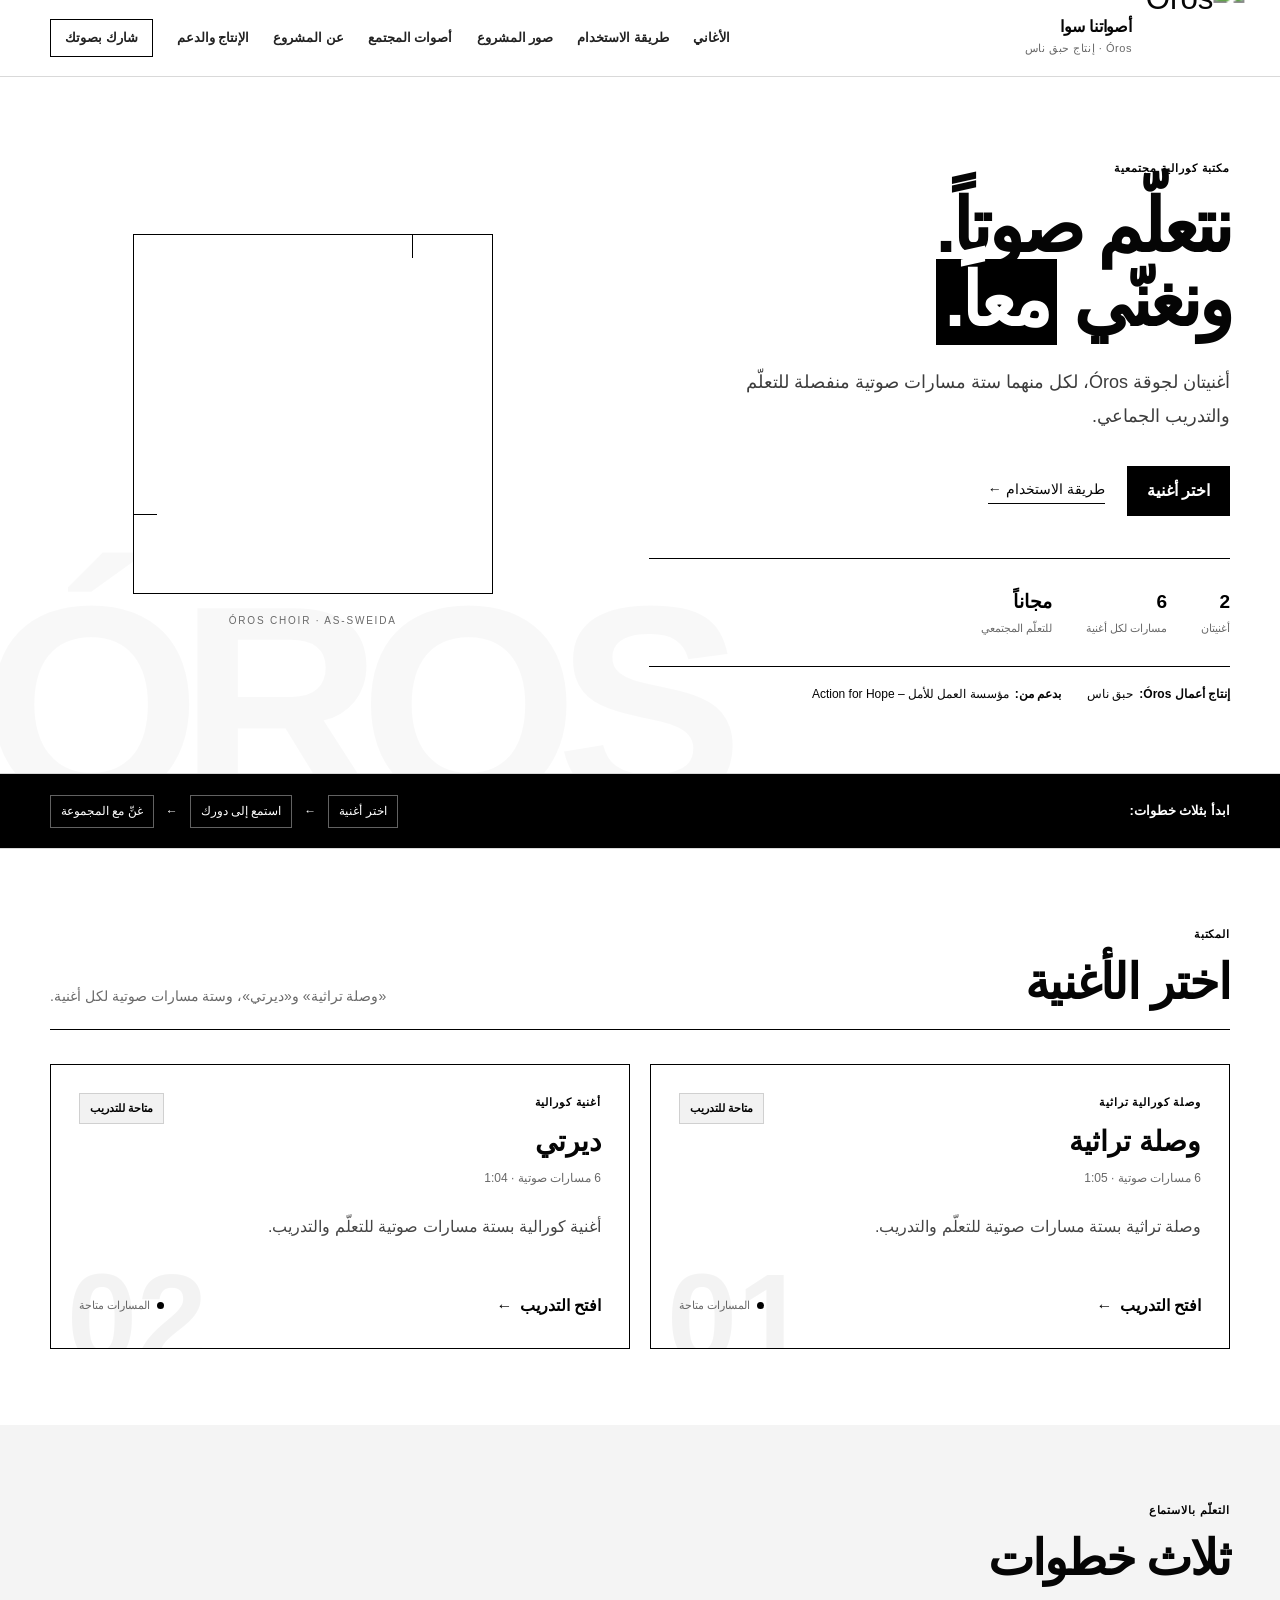
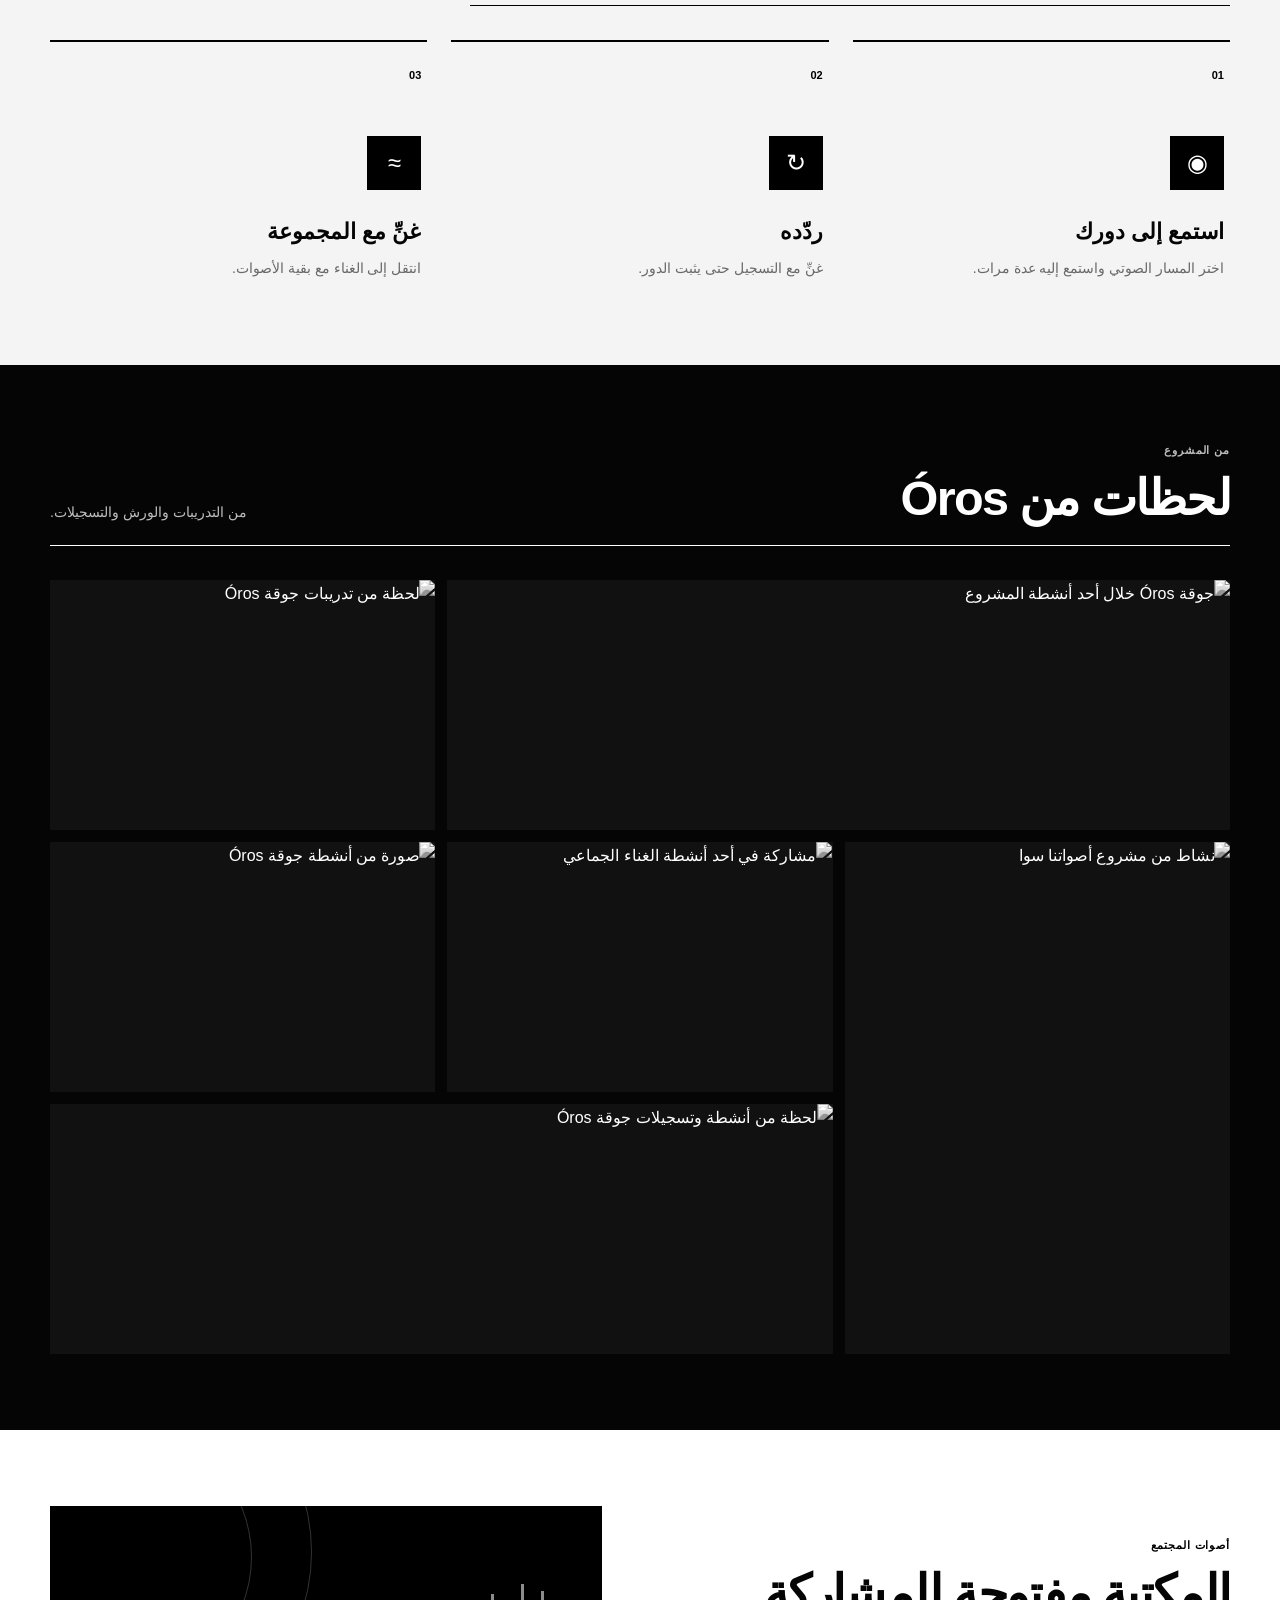
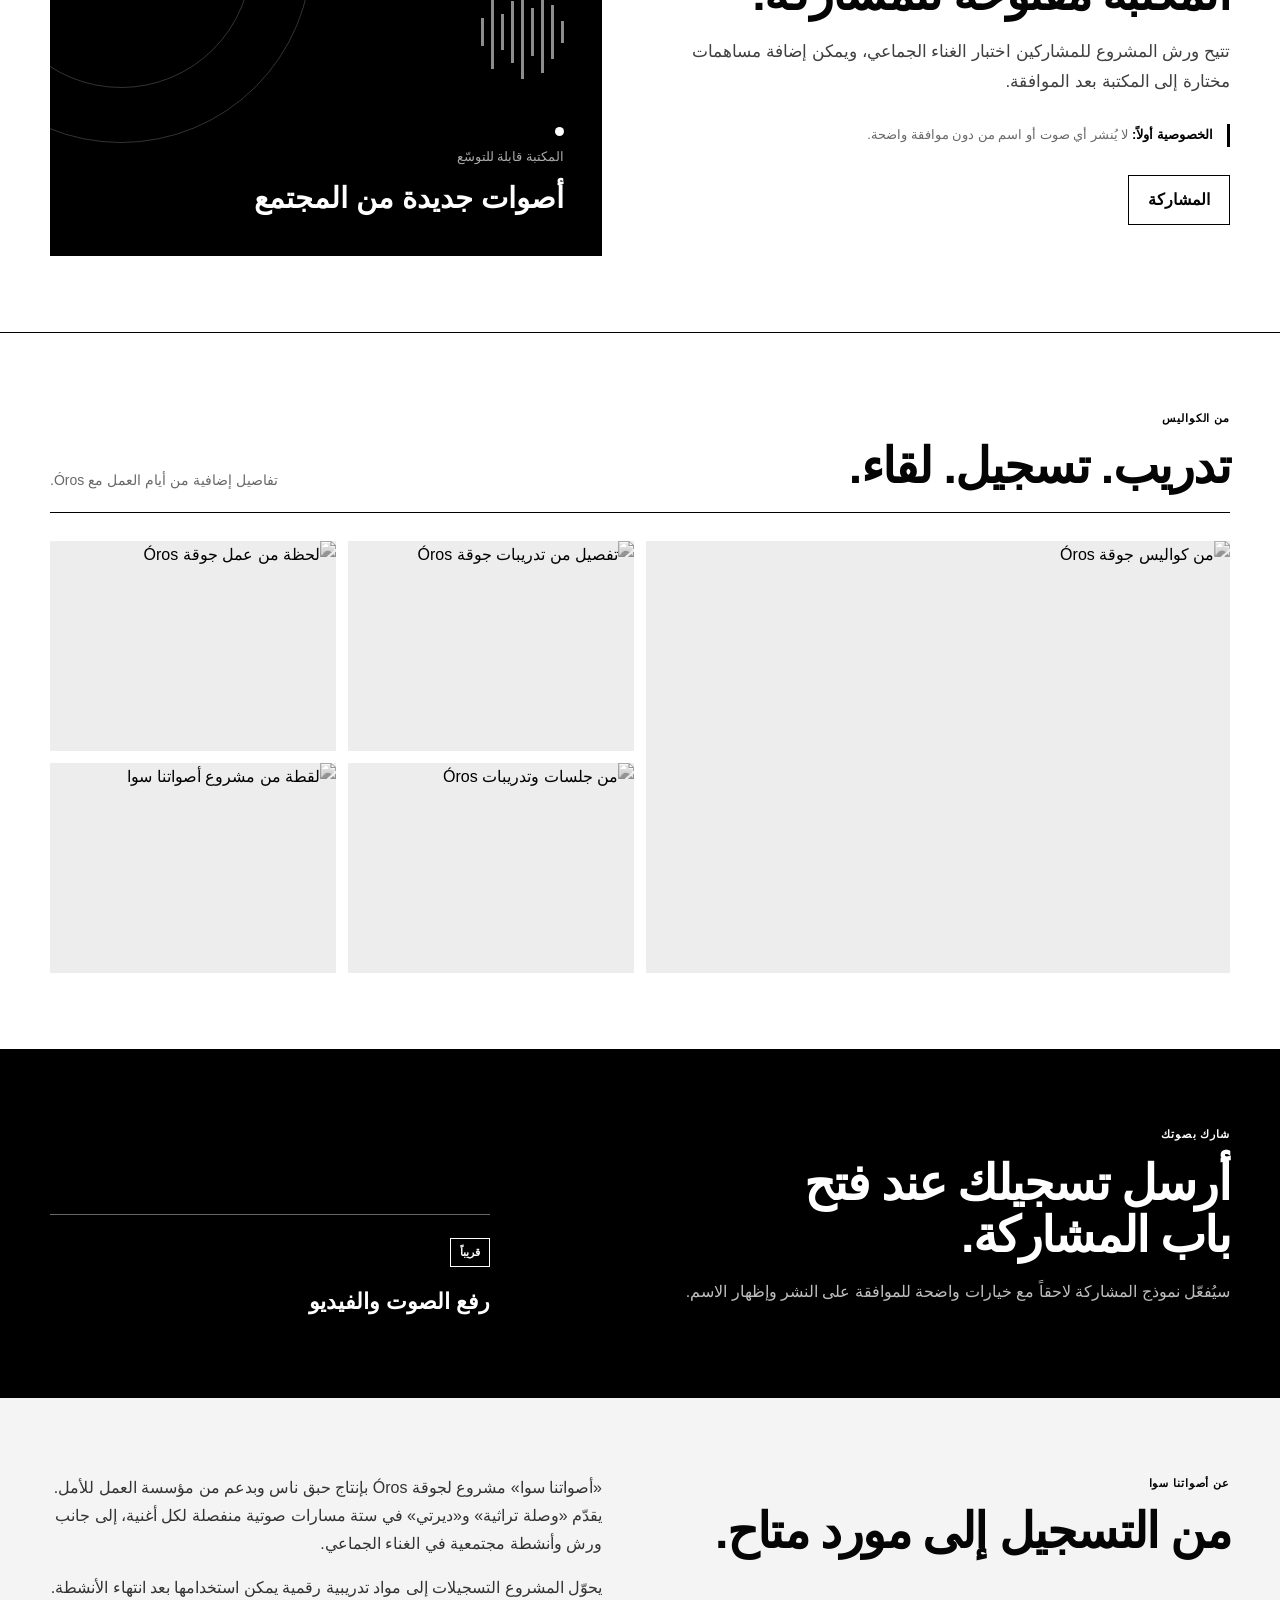
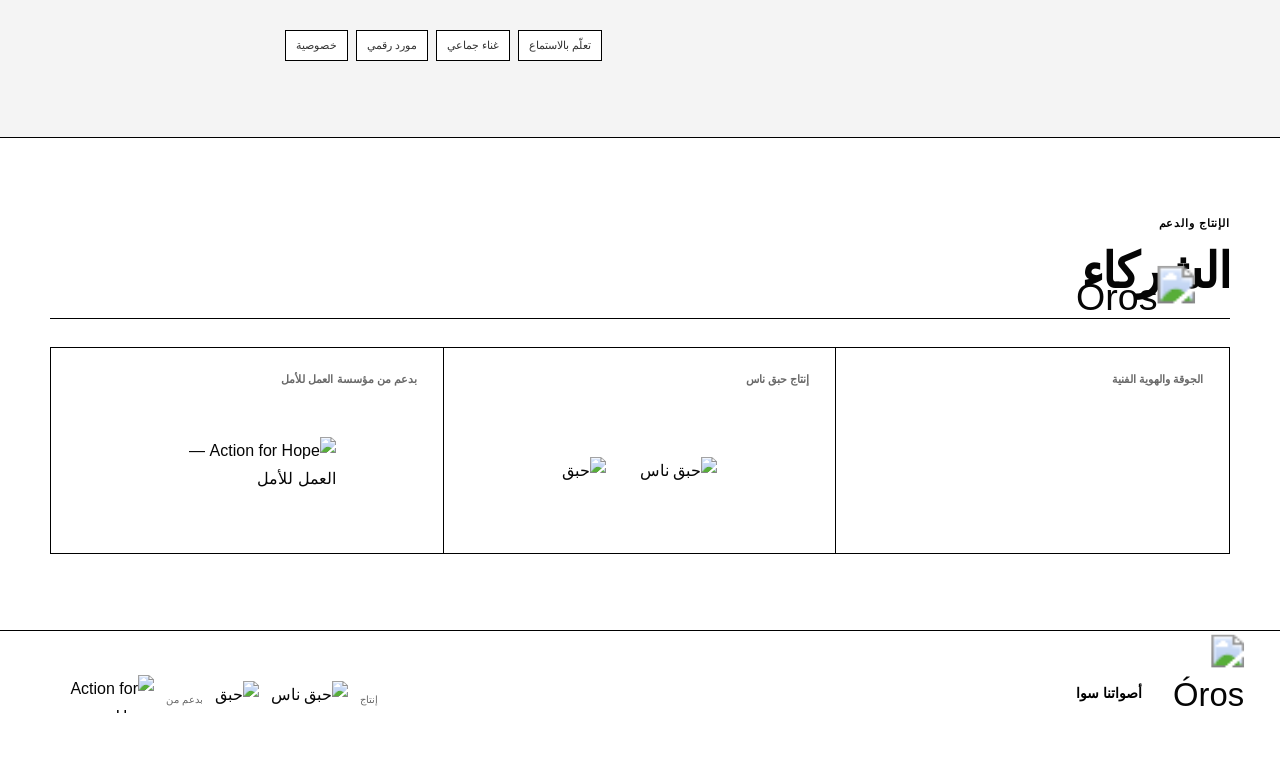
==== index.html @ 0f3a6fa3 "Switch training UI to per-voice segments and lyrics" ====
<!doctype html>
<html lang="ar" dir="rtl">
<head>
  <meta charset="utf-8" />
  <meta name="viewport" content="width=device-width, initial-scale=1" />
  <meta name="theme-color" content="#ffffff" />
  <meta name="description" content="أصواتنا سوا — مكتبة كورالية مجتمعية لجوقة Óros، بإنتاج حبق ناس وبدعم من مؤسسة العمل للأمل." />
  <title>أصواتنا سوا | Óros</title>
  <link rel="stylesheet" href="styles.css" />
  <link rel="stylesheet" href="enhancements.css" />
  <link rel="stylesheet" href="gallery-refresh.css?v=1" />
</head>
<body>
  <a class="skip-link" href="#main">تجاوز إلى المحتوى</a>

  <header class="site-header">
    <div class="wrap header-inner">
      <a class="brand" href="#top" aria-label="أصواتنا سوا — الصفحة الرئيسية">
        <img class="brand-logo" src="https://aswat.habaq.online/assets/images/logo/oros-logo" alt="Óros" />
        <span class="brand-copy">
          <strong>أصواتنا سوا</strong>
          <small>Óros · إنتاج حبق ناس</small>
        </span>
      </a>

      <button class="nav-toggle" id="navToggle" type="button" aria-expanded="false" aria-controls="mainNav" aria-label="فتح القائمة">
        <span></span><span></span>
      </button>

      <nav id="mainNav" aria-label="التنقل الرئيسي">
        <a href="#songs">الأغاني</a>
        <a href="#how">طريقة الاستخدام</a>
        <a href="#gallery">صور المشروع</a>
        <a href="#voices">أصوات المجتمع</a>
        <a href="#about">عن المشروع</a>
        <a href="#partners">الإنتاج والدعم</a>
        <a class="nav-cta" href="#contribute">شارك بصوتك</a>
      </nav>
    </div>
  </header>

  <main id="main">
    <section class="hero" id="top">
      <div class="wrap hero-grid">
        <div class="hero-copy-wrap">
          <p class="eyebrow">مكتبة كورالية مجتمعية</p>
          <h1>نتعلّم صوتاً.<br />ونغنّي <em>معاً.</em></h1>
          <p class="hero-copy">أغنيتان لجوقة Óros، لكل منهما ستة مسارات صوتية منفصلة للتعلّم والتدريب الجماعي.</p>
          <div class="hero-actions">
            <a class="button primary" href="#songs">اختر أغنية</a>
            <a class="text-link" href="#how">طريقة الاستخدام <span aria-hidden="true">←</span></a>
          </div>
          <ul class="hero-facts" aria-label="معلومات سريعة">
            <li><strong>2</strong><span>أغنيتان</span></li>
            <li><strong>6</strong><span>مسارات لكل أغنية</span></li>
            <li><strong>مجاناً</strong><span>للتعلّم المجتمعي</span></li>
          </ul>
          <div class="project-credit" aria-label="اعتمادات المشروع">
            <span><strong>إنتاج أعمال Óros:</strong> حبق ناس</span>
            <span><strong>بدعم من:</strong> مؤسسة العمل للأمل – Action for Hope</span>
          </div>
        </div>

        <div class="hero-visual hero-logo-panel" aria-label="شعار جوقة Óros">
          <div class="hero-logo-frame">
            <img src="https://aswat.habaq.online/assets/images/logo/oros-logo" alt="شعار جوقة Óros" />
          </div>
          <p class="hero-logo-caption">Óros Choir · As-Sweida</p>
        </div>
      </div>
    </section>

    <section class="quick-start" aria-label="طريقة استخدام الموقع">
      <div class="wrap quick-start-inner">
        <p><strong>ابدأ بثلاث خطوات:</strong></p>
        <div class="quick-path">
          <span>اختر أغنية</span><b>←</b><span>استمع إلى دورك</span><b>←</b><span>غنِّ مع المجموعة</span>
        </div>
      </div>
    </section>

    <section class="section" id="songs">
      <div class="wrap">
        <div class="section-head">
          <div>
            <p class="eyebrow">المكتبة</p>
            <h2>اختر الأغنية</h2>
          </div>
          <p>«وصلة تراثية» و«ديرتي»، وستة مسارات صوتية لكل أغنية.</p>
        </div>
        <div class="song-grid" id="songGrid" aria-live="polite"></div>
      </div>
    </section>

    <section class="section how-section" id="how">
      <div class="wrap">
        <div class="section-head narrow-head">
          <div>
            <p class="eyebrow">التعلّم بالاستماع</p>
            <h2>ثلاث خطوات</h2>
          </div>
        </div>
        <div class="steps">
          <article>
            <span class="step-number">01</span>
            <div class="step-icon" aria-hidden="true">◉</div>
            <h3>استمع إلى دورك</h3>
            <p>اختر المسار الصوتي واستمع إليه عدة مرات.</p>
          </article>
          <article>
            <span class="step-number">02</span>
            <div class="step-icon" aria-hidden="true">↻</div>
            <h3>ردّده</h3>
            <p>غنِّ مع التسجيل حتى يثبت الدور.</p>
          </article>
          <article>
            <span class="step-number">03</span>
            <div class="step-icon" aria-hidden="true">≈</div>
            <h3>غنِّ مع المجموعة</h3>
            <p>انتقل إلى الغناء مع بقية الأصوات.</p>
          </article>
        </div>
      </div>
    </section>

    <section class="section gallery-section" id="gallery">
      <div class="wrap">
        <div class="section-head">
          <div>
            <p class="eyebrow">من المشروع</p>
            <h2>لحظات من Óros</h2>
          </div>
          <p>من التدريبات والورش والتسجيلات.</p>
        </div>
        <div class="photo-grid">
          <figure class="photo-card photo-wide"><img loading="lazy" decoding="async" src="https://aswat.habaq.online/assets/images/photos/final%20photos%20choral1.jpg" alt="جوقة Óros خلال أحد أنشطة المشروع" /></figure>
          <figure class="photo-card"><img loading="lazy" decoding="async" src="https://aswat.habaq.online/assets/images/photos/final%20photos%20choral1-3.jpg" alt="لحظة من تدريبات جوقة Óros" /></figure>
          <figure class="photo-card photo-tall"><img loading="lazy" decoding="async" src="https://aswat.habaq.online/assets/images/photos/final%20photos%20choral1-10.jpg" alt="نشاط من مشروع أصواتنا سوا" /></figure>
          <figure class="photo-card photo-focus-top"><img loading="lazy" decoding="async" src="https://aswat.habaq.online/assets/images/photos/final%20photos%20choral1-12.jpg" alt="مشاركة في أحد أنشطة الغناء الجماعي" /></figure>
          <figure class="photo-card"><img loading="lazy" decoding="async" src="https://aswat.habaq.online/assets/images/photos/IMG-19.jpg" alt="صورة من أنشطة جوقة Óros" /></figure>
          <figure class="photo-card photo-wide"><img loading="lazy" decoding="async" src="https://aswat.habaq.online/assets/images/photos/IMG-26.jpg" alt="لحظة من أنشطة وتسجيلات جوقة Óros" /></figure>
        </div>
      </div>
    </section>

    <section class="section voices-section" id="voices">
      <div class="wrap two-col voices-grid">
        <div class="voices-copy">
          <p class="eyebrow">أصوات المجتمع</p>
          <h2>المكتبة مفتوحة للمشاركة.</h2>
          <p>تتيح ورش المشروع للمشاركين اختبار الغناء الجماعي، ويمكن إضافة مساهمات مختارة إلى المكتبة بعد الموافقة.</p>
          <p class="privacy-note"><strong>الخصوصية أولاً:</strong> لا يُنشر أي صوت أو اسم من دون موافقة واضحة.</p>
          <a class="button outline" href="#contribute">المشاركة</a>
        </div>

        <div class="community-preview" aria-label="أصوات المجتمع">
          <div class="community-card main-community-card">
            <span class="status-dot"></span>
            <small>المكتبة قابلة للتوسّع</small>
            <strong>أصوات جديدة من المجتمع</strong>
          </div>
          <div class="mini-wave" aria-hidden="true">
            <i></i><i></i><i></i><i></i><i></i><i></i><i></i><i></i><i></i>
          </div>
        </div>
      </div>
    </section>

    <section class="section choir-notes-section" aria-labelledby="choirNotesTitle">
      <div class="wrap">
        <div class="section-head">
          <div>
            <p class="eyebrow">من الكواليس</p>
            <h2 id="choirNotesTitle">تدريب. تسجيل. لقاء.</h2>
          </div>
          <p>تفاصيل إضافية من أيام العمل مع Óros.</p>
        </div>
        <div class="choir-notes-grid">
          <figure class="choir-note-card note-lead"><img loading="lazy" decoding="async" src="https://aswat.habaq.online/assets/images/photos/IMG-4.jpg" alt="من كواليس جوقة Óros" /></figure>
          <figure class="choir-note-card"><img loading="lazy" decoding="async" src="https://aswat.habaq.online/assets/images/photos/IMG-10.jpg" alt="تفصيل من تدريبات جوقة Óros" /></figure>
          <figure class="choir-note-card"><img loading="lazy" decoding="async" src="https://aswat.habaq.online/assets/images/photos/IMG-41.jpg" alt="لحظة من عمل جوقة Óros" /></figure>
          <figure class="choir-note-card"><img loading="lazy" decoding="async" src="https://aswat.habaq.online/assets/images/photos/IMG-0386.jpg" alt="من جلسات وتدريبات Óros" /></figure>
          <figure class="choir-note-card"><img loading="lazy" decoding="async" src="https://aswat.habaq.online/assets/images/photos/IMG-0411.jpg" alt="لقطة من مشروع أصواتنا سوا" /></figure>
        </div>
      </div>
    </section>

    <section class="section contribute-section" id="contribute">
      <div class="wrap contribution-panel">
        <div>
          <p class="eyebrow light-eyebrow">شارك بصوتك</p>
          <h2>أرسل تسجيلك عند فتح باب المشاركة.</h2>
          <p>سيُفعّل نموذج المشاركة لاحقاً مع خيارات واضحة للموافقة على النشر وإظهار الاسم.</p>
        </div>
        <div class="contribution-status">
          <span class="coming-pill">قريباً</span>
          <strong>رفع الصوت والفيديو</strong>
        </div>
      </div>
    </section>

    <section class="section about-section" id="about">
      <div class="wrap two-col about-grid">
        <div>
          <p class="eyebrow">عن أصواتنا سوا</p>
          <h2>من التسجيل إلى مورد متاح.</h2>
        </div>
        <div class="prose">
          <p>«أصواتنا سوا» مشروع لجوقة Óros بإنتاج حبق ناس وبدعم من مؤسسة العمل للأمل. يقدّم «وصلة تراثية» و«ديرتي» في ستة مسارات صوتية منفصلة لكل أغنية، إلى جانب ورش وأنشطة مجتمعية في الغناء الجماعي.</p>
          <p>يحوّل المشروع التسجيلات إلى مواد تدريبية رقمية يمكن استخدامها بعد انتهاء الأنشطة.</p>
          <div class="about-tags" aria-label="خصائص المشروع">
            <span>تعلّم بالاستماع</span><span>غناء جماعي</span><span>مورد رقمي</span><span>خصوصية</span>
          </div>
        </div>
      </div>
    </section>

    <section class="section partners-section" id="partners">
      <div class="wrap">
        <div class="section-head partners-head">
          <div>
            <p class="eyebrow">الإنتاج والدعم</p>
            <h2>الشركاء</h2>
          </div>
        </div>

        <div class="partners-grid">
          <article class="partner-item partner-oros">
            <span class="partner-role">الجوقة والهوية الفنية</span>
            <div class="partner-logo-wrap"><img class="partner-logo oros-partner-logo" src="https://aswat.habaq.online/assets/images/logo/oros-logo" alt="Óros" /></div>
          </article>

          <article class="partner-item producer-item">
            <span class="partner-role">إنتاج حبق ناس</span>
            <div class="producer-logos">
              <img class="partner-logo nas-partner-logo" src="https://aswat.habaq.online/assets/images/logo/nas-logo" alt="حبق ناس" />
              <img class="partner-logo habaq-partner-logo" src="https://aswat.habaq.online/assets/images/logo/habaq-logo" alt="حبق" />
            </div>
          </article>

          <article class="partner-item supporter">
            <span class="partner-role">بدعم من مؤسسة العمل للأمل</span>
            <div class="partner-logo-wrap"><img class="partner-logo afh-logo" src="https://aswat.habaq.online/assets/images/logo/afh-logo" alt="Action for Hope — العمل للأمل" /></div>
          </article>
        </div>
      </div>
    </section>
  </main>

  <dialog class="song-dialog" id="songDialog" aria-labelledby="dialogTitle">
    <button class="dialog-close" id="dialogClose" aria-label="إغلاق">×</button>
    <div id="songDetail"></div>
  </dialog>

  <footer>
    <div class="wrap footer-inner footer-expanded">
      <a class="footer-brand" href="#top">
        <img class="footer-oros-logo" src="https://aswat.habaq.online/assets/images/logo/oros-logo" alt="Óros" />
        <span>أصواتنا سوا</span>
      </a>
      <div class="footer-credit-logos" aria-label="الإنتاج والدعم">
        <span>إنتاج</span>
        <img class="footer-nas" src="https://aswat.habaq.online/assets/images/logo/nas-logo" alt="حبق ناس" />
        <img class="footer-habaq" src="https://aswat.habaq.online/assets/images/logo/habaq-logo" alt="حبق" />
        <span>بدعم من</span>
        <img class="footer-afh" src="https://aswat.habaq.online/assets/images/logo/afh-logo" alt="Action for Hope" />
      </div>
    </div>
  </footer>

  <script src="script.js"></script>
  <script src="choir-training-data.js?v=voice3"></script>
  <script src="choir-player-v2.js?v=voice3"></script>
</body>
</html>
---- styles.css ----
:root {
  --bg: #ffffff;
  --paper: #ffffff;
  --paper-2: #f4f4f4;
  --ink: #050505;
  --muted: #696969;
  --line: #d9d9d9;
  --line-strong: #111111;
  --dark: #050505;
  --white: #ffffff;
  --radius-lg: 24px;
  --radius-md: 16px;
  --shadow: 0 18px 60px rgba(0,0,0,.08);
}

* { box-sizing: border-box; }
html { scroll-behavior: smooth; scroll-padding-top: 92px; }
body {
  margin: 0;
  background: var(--bg);
  color: var(--ink);
  font-family: Tahoma, Arial, "Noto Sans Arabic", sans-serif;
  line-height: 1.75;
  -webkit-font-smoothing: antialiased;
}
body.nav-open { overflow: hidden; }
a { color: inherit; }
button, input, select { font: inherit; }
.wrap { width: min(1180px, calc(100% - 40px)); margin-inline: auto; }

.skip-link {
  position: fixed;
  inset-inline-start: 16px;
  top: -60px;
  background: #fff;
  color: #000;
  border: 1px solid #000;
  padding: 9px 14px;
  z-index: 1000;
}
.skip-link:focus { top: 14px; }

.site-header {
  position: sticky;
  top: 0;
  z-index: 50;
  border-bottom: 1px solid var(--line);
  background: rgba(255,255,255,.94);
  backdrop-filter: blur(14px);
}
.header-inner {
  min-height: 76px;
  display: flex;
  align-items: center;
  justify-content: space-between;
  gap: 28px;
}
.brand {
  display: inline-flex;
  align-items: center;
  gap: 13px;
  text-decoration: none;
  flex: 0 0 auto;
}
.brand-mark {
  width: 42px;
  height: 42px;
  border: 1px solid #000;
  display: flex;
  align-items: end;
  justify-content: center;
  gap: 3px;
  padding: 8px;
  background: #fff;
}
.brand-mark i {
  display: block;
  width: 2px;
  background: #000;
}
.brand-mark i:nth-child(1) { height: 13px; }
.brand-mark i:nth-child(2) { height: 25px; }
.brand-mark i:nth-child(3) { height: 18px; }
.brand-copy strong, .brand-copy small { display: block; }
.brand-copy strong { font-size: 16px; line-height: 1.2; letter-spacing: -.01em; }
.brand-copy small { color: var(--muted); font-size: 11px; margin-top: 3px; letter-spacing: .05em; }

nav { display: flex; align-items: center; gap: 24px; }
nav a {
  position: relative;
  text-decoration: none;
  font-size: 13px;
  color: #222;
}
nav a:not(.nav-cta)::after {
  content: "";
  position: absolute;
  inset-inline: 0;
  bottom: -7px;
  height: 1px;
  background: #000;
  transform: scaleX(0);
  transition: transform .18s ease;
}
nav a:hover::after, nav a:focus-visible::after { transform: scaleX(1); }
.nav-cta {
  border: 1px solid #000;
  padding: 7px 14px;
  transition: background .18s ease, color .18s ease;
}
.nav-cta:hover { background: #000; color: #fff; }
.nav-toggle { display: none; }

.hero {
  padding: 100px 0 82px;
  overflow: hidden;
  position: relative;
  border-bottom: 1px solid var(--line);
}
.hero::before {
  content: "ÓROS";
  position: absolute;
  inset-inline-start: -18px;
  bottom: -72px;
  font-size: clamp(120px, 22vw, 330px);
  line-height: 1;
  font-weight: 900;
  letter-spacing: -.08em;
  color: #000;
  opacity: .025;
  pointer-events: none;
  direction: ltr;
}
.hero-grid {
  display: grid;
  grid-template-columns: minmax(0, 1.05fr) minmax(340px, .95fr);
  align-items: center;
  gap: 74px;
  position: relative;
}
.hero-copy-wrap { max-width: 740px; }
.eyebrow {
  margin: 0 0 12px;
  color: #000;
  font-weight: 800;
  font-size: 11px;
  letter-spacing: .08em;
}
h1, h2, h3, p { text-wrap: pretty; }
h1 {
  margin: 0 0 28px;
  font-size: clamp(54px, 7.2vw, 96px);
  line-height: .99;
  letter-spacing: -.055em;
  font-weight: 900;
}
h1 em {
  color: #fff;
  background: #000;
  font-style: normal;
  padding: 0 .12em .04em;
  box-decoration-break: clone;
}
h2 {
  margin: 0;
  font-size: clamp(36px, 4.6vw, 62px);
  line-height: 1.08;
  letter-spacing: -.035em;
  font-weight: 900;
}
h3 { margin: 0; font-size: 22px; line-height: 1.3; }
.hero-copy {
  max-width: 680px;
  margin: 0;
  color: #3d3d3d;
  font-size: clamp(17px, 2vw, 20px);
  line-height: 1.9;
}
.hero-actions { display: flex; align-items: center; gap: 22px; flex-wrap: wrap; margin-top: 32px; }
.button {
  min-height: 48px;
  padding: 10px 19px;
  border-radius: 0;
  display: inline-flex;
  align-items: center;
  justify-content: center;
  border: 1px solid transparent;
  text-decoration: none;
  cursor: pointer;
  transition: transform .18s ease, background .18s ease, color .18s ease;
}
.button:hover { transform: translateY(-1px); }
.button.primary { background: #000; color: #fff; border-color: #000; }
.button.primary:hover { background: #fff; color: #000; }
.button.outline { border-color: #000; background: transparent; }
.button.outline:hover { background: #000; color: #fff; }
.text-link { font-size: 14px; text-decoration: none; border-bottom: 1px solid currentColor; padding-bottom: 2px; }
.hero-facts {
  list-style: none;
  display: grid;
  grid-template-columns: repeat(4, auto);
  justify-content: start;
  gap: 30px;
  margin: 42px 0 0;
  padding: 26px 0 0;
  border-top: 1px solid #000;
}
.hero-facts li { display: grid; gap: 1px; }
.hero-facts strong { color: #000; font-size: 19px; }
.hero-facts span { color: var(--muted); font-size: 11px; white-space: nowrap; }

.hero-visual {
  min-height: 480px;
  position: relative;
  display: grid;
  place-items: center;
}
.voice-core {
  width: 224px;
  height: 224px;
  border-radius: 50%;
  background: #000;
  color: #fff;
  display: grid;
  place-content: center;
  text-align: center;
  position: relative;
  z-index: 3;
}
.voice-core::after {
  content: "";
  position: absolute;
  width: 1px;
  height: 98px;
  background: #fff;
  top: 28px;
  inset-inline-start: 52px;
  opacity: .7;
}
.voice-core span { font-size: 11px; letter-spacing: .25em; opacity: .65; direction: ltr; }
.voice-core strong { font-size: 43px; line-height: 1.02; margin-top: 8px; }
.voice-orbit {
  position: absolute;
  border-radius: 50%;
  border: 1px solid #000;
}
.orbit-one { width: 304px; height: 304px; }
.orbit-two { width: 390px; height: 390px; border-style: dashed; opacity: .45; }
.orbit-three { width: 466px; height: 466px; opacity: .16; }
.voice-note {
  position: absolute;
  z-index: 4;
  background: #fff;
  border: 1px solid #000;
  padding: 7px 12px;
  font-size: 11px;
  box-shadow: none;
}
.note-one { top: 54px; inset-inline-start: 38px; }
.note-two { top: 134px; inset-inline-end: 2px; }
.note-three { bottom: 94px; inset-inline-start: 0; }
.note-four { bottom: 38px; inset-inline-end: 55px; }

.quick-start { border-bottom: 1px solid var(--line); background: #000; color: #fff; }
.quick-start-inner {
  min-height: 74px;
  display: flex;
  align-items: center;
  justify-content: space-between;
  gap: 26px;
}
.quick-start p { margin: 0; color: #bdbdbd; font-size: 13px; }
.quick-start p strong { color: #fff; }
.quick-path { display: flex; align-items: center; gap: 12px; font-size: 12px; }
.quick-path span { border: 1px solid #626262; padding: 5px 10px; background: transparent; }
.quick-path b { color: #fff; font-weight: 400; }

.section { padding: 98px 0; }
.section-head {
  display: flex;
  justify-content: space-between;
  align-items: end;
  gap: 36px;
  margin-bottom: 42px;
  padding-bottom: 20px;
  border-bottom: 1px solid #000;
}
.section-head > p { max-width: 520px; margin: 0; color: var(--muted); font-size: 14px; }
.narrow-head { max-width: 760px; }

.song-grid { display: grid; grid-template-columns: repeat(2, minmax(0, 1fr)); gap: 20px; }
.song-card {
  min-height: 330px;
  background: #fff;
  border: 1px solid #000;
  border-radius: 0;
  padding: 28px;
  display: flex;
  flex-direction: column;
  position: relative;
  overflow: hidden;
  transition: background .18s ease, color .18s ease, transform .18s ease;
}
.song-card::after {
  content: attr(data-index);
  position: absolute;
  inset-inline-end: 16px;
  bottom: -34px;
  font-size: 126px;
  line-height: 1;
  font-weight: 900;
  color: currentColor;
  opacity: .045;
  pointer-events: none;
}
.song-card:hover { background: #000; color: #fff; transform: translateY(-2px); }
.song-card:hover .eyebrow,
.song-card:hover .song-meta,
.song-card:hover .song-description,
.song-card:hover .song-readiness { color: #cfcfcf; }
.song-card:hover .tag { background: #fff; color: #000; border-color: #fff; }
.song-card:hover .song-open { color: #fff; }
.song-card:hover .song-readiness i { background: #fff; }
.song-card-top { display: flex; justify-content: space-between; gap: 20px; align-items: flex-start; }
.song-card h3 { font-size: 28px; margin-top: 2px; }
.song-meta { color: var(--muted); font-size: 12px; margin: 7px 0 0; }
.song-description { color: #454545; margin: 24px 0; max-width: 90%; }
.song-card-footer { margin-top: auto; display: flex; justify-content: space-between; align-items: center; gap: 14px; }
.tag { background: #f2f2f2; color: #000; border: 1px solid #d0d0d0; padding: 5px 10px; font-size: 11px; white-space: nowrap; }
.song-open {
  border: 0;
  background: transparent;
  color: #000;
  padding: 0;
  cursor: pointer;
  font-weight: 800;
  display: inline-flex;
  align-items: center;
  gap: 7px;
}
.song-open::after { content: "←"; transition: transform .18s ease; }
.song-open:hover::after { transform: translateX(-3px); }
.song-readiness { display: flex; align-items: center; gap: 7px; color: var(--muted); font-size: 11px; }
.song-readiness i { width: 7px; height: 7px; border-radius: 50%; background: #000; display: block; }

.how-section { background: #f4f4f4; }
.steps { display: grid; grid-template-columns: repeat(3, 1fr); gap: 24px; }
.steps article {
  min-height: 300px;
  border-top: 2px solid #000;
  padding: 18px 6px 8px 0;
  position: relative;
}
.step-number { color: #000; font-size: 11px; font-weight: 800; }
.step-icon {
  width: 54px;
  height: 54px;
  border-radius: 0;
  background: #000;
  color: #fff;
  display: grid;
  place-items: center;
  margin: 48px 0 28px;
  font-size: 24px;
}
.steps h3 { margin-bottom: 10px; }
.steps p { margin: 0; max-width: 300px; color: var(--muted); font-size: 14px; }

.voices-section { background: #fff; }
.two-col { display: grid; grid-template-columns: 1fr 1fr; gap: 76px; align-items: center; }
.voices-copy > p:not(.eyebrow):not(.privacy-note) { color: #404040; font-size: 17px; max-width: 600px; }
.privacy-note {
  border-inline-start: 3px solid #000;
  padding-inline-start: 14px;
  color: var(--muted);
  font-size: 13px;
  margin: 28px 0;
}
.privacy-note strong { color: #000; }
.community-preview {
  min-height: 420px;
  background: #000;
  color: #fff;
  padding: 38px;
  position: relative;
  overflow: hidden;
  display: flex;
  flex-direction: column;
  justify-content: flex-end;
}
.community-preview::before,
.community-preview::after {
  content: "";
  border: 1px solid rgba(255,255,255,.2);
  border-radius: 50%;
  position: absolute;
}
.community-preview::before { width: 260px; height: 260px; top: -80px; inset-inline-end: -60px; }
.community-preview::after { width: 380px; height: 380px; top: -145px; inset-inline-end: -120px; }
.community-card { position: relative; z-index: 2; max-width: 500px; }
.community-card small { display: block; color: #aaa; margin-bottom: 12px; }
.community-card strong { display: block; font-size: 29px; line-height: 1.3; }
.community-card p { color: #bdbdbd; font-size: 14px; margin-bottom: 0; }
.status-dot { width: 9px; height: 9px; background: #fff; border-radius: 50%; display: inline-block; margin-inline-end: 5px; }
.mini-wave {
  position: absolute;
  top: 76px;
  inset-inline-start: 38px;
  display: flex;
  gap: 7px;
  align-items: center;
  height: 100px;
  opacity: .55;
}
.mini-wave i { width: 3px; background: #fff; display: block; }
.mini-wave i:nth-child(1) { height: 22%; }
.mini-wave i:nth-child(2) { height: 54%; }
.mini-wave i:nth-child(3) { height: 82%; }
.mini-wave i:nth-child(4) { height: 48%; }
.mini-wave i:nth-child(5) { height: 95%; }
.mini-wave i:nth-child(6) { height: 62%; }
.mini-wave i:nth-child(7) { height: 36%; }
.mini-wave i:nth-child(8) { height: 75%; }
.mini-wave i:nth-child(9) { height: 28%; }

.contribute-section { background: #000; color: #fff; }
.contribution-panel {
  display: grid;
  grid-template-columns: 1.2fr .8fr;
  gap: 80px;
  align-items: end;
}
.contribution-panel h2 { max-width: 720px; }
.contribution-panel > div:first-child > p:not(.eyebrow) { color: #bdbdbd; max-width: 650px; font-size: 16px; }
.light-eyebrow { color: #fff; }
.contribution-status {
  border-top: 1px solid #666;
  padding-top: 22px;
}
.coming-pill { display: inline-block; border: 1px solid #fff; padding: 4px 9px; font-size: 11px; margin-bottom: 16px; }
.contribution-status strong { display: block; font-size: 22px; }
.contribution-status p { color: #aaa; font-size: 13px; }

.about-section { background: #f4f4f4; }
.about-grid { align-items: start; }
.prose { color: #333; font-size: 16px; }
.prose p:first-child { margin-top: 0; }
.about-tags { display: flex; flex-wrap: wrap; gap: 8px; margin-top: 28px; }
.about-tags span { border: 1px solid #000; padding: 5px 10px; font-size: 11px; background: #fff; }

.song-dialog {
  width: min(780px, calc(100% - 32px));
  max-height: min(86vh, 860px);
  border: 1px solid #000;
  border-radius: 0;
  padding: 36px;
  background: #fff;
  color: #000;
  box-shadow: 0 30px 100px rgba(0,0,0,.3);
}
.song-dialog::backdrop { background: rgba(0,0,0,.72); backdrop-filter: blur(3px); }
.dialog-close {
  position: absolute;
  inset-inline-end: 17px;
  top: 13px;
  border: 0;
  background: transparent;
  font-size: 30px;
  cursor: pointer;
  color: #000;
}
.dialog-intro { color: #444; max-width: 620px; }
.training-block { margin-top: 28px; border-top: 1px solid #000; padding-top: 22px; }
.training-block h3 { margin-bottom: 5px; }
.training-help { color: var(--muted); font-size: 13px; margin-top: 0; }
.track-list { display: grid; gap: 8px; margin-top: 18px; }
.track {
  min-height: 66px;
  display: flex;
  justify-content: space-between;
  align-items: center;
  gap: 18px;
  border-bottom: 1px solid var(--line);
  padding: 10px 0;
}
.track-copy { display: grid; gap: 2px; }
.track-copy strong { font-size: 14px; }
.track-copy small { color: var(--muted); font-size: 11px; }
.track-status { border: 1px solid #bbb; padding: 4px 8px; font-size: 10px; white-space: nowrap; }
.dialog-note { background: #f3f3f3; border-inline-start: 3px solid #000; margin-top: 24px; padding: 13px 15px; color: #555; font-size: 12px; }

footer { border-top: 1px solid #000; padding: 34px 0; background: #fff; }
.footer-inner { display: flex; justify-content: space-between; align-items: center; gap: 24px; }
.footer-brand { text-decoration: none; display: grid; gap: 2px; }
.footer-brand strong { font-size: 16px; }
.footer-brand span, .footer-inner > p { color: var(--muted); font-size: 11px; margin: 0; }

@media (max-width: 900px) {
  .hero-grid { grid-template-columns: 1fr; gap: 48px; }
  .hero-visual { min-height: 400px; }
  .two-col { grid-template-columns: 1fr; gap: 46px; }
  .contribution-panel { grid-template-columns: 1fr; gap: 40px; }
}

@media (max-width: 760px) {
  .wrap { width: min(100% - 28px, 1180px); }
  .site-header { background: rgba(255,255,255,.98); }
  .header-inner { min-height: 68px; }
  .brand-mark { width: 36px; height: 36px; padding: 7px; }
  .brand-copy small { display: none; }
  .nav-toggle {
    display: grid;
    place-content: center;
    gap: 6px;
    width: 42px;
    height: 42px;
    border: 1px solid #000;
    background: #fff;
    padding: 0;
  }
  .nav-toggle span { display: block; width: 18px; height: 1px; background: #000; }
  nav {
    display: none;
    position: fixed;
    inset: 68px 0 auto 0;
    min-height: calc(100vh - 68px);
    background: #fff;
    padding: 32px 22px;
    flex-direction: column;
    align-items: stretch;
    gap: 0;
    border-top: 1px solid var(--line);
  }
  nav.open { display: flex; }
  nav a { font-size: 22px; font-weight: 800; padding: 16px 0; border-bottom: 1px solid var(--line); }
  nav a::after { display: none; }
  .nav-cta { border: 0; border-bottom: 1px solid #000; padding-inline: 0; }

  .hero { padding: 64px 0 54px; }
  h1 { font-size: clamp(49px, 16vw, 72px); }
  h2 { font-size: 38px; }
  .hero-copy { font-size: 16px; }
  .hero-facts { grid-template-columns: repeat(2, 1fr); gap: 18px 30px; }
  .hero-visual { min-height: 330px; transform: scale(.82); margin: -18px 0; }
  .quick-start-inner { align-items: flex-start; flex-direction: column; padding: 20px 0; gap: 14px; }
  .quick-path { flex-wrap: wrap; }
  .section { padding: 72px 0; }
  .section-head { align-items: flex-start; flex-direction: column; gap: 18px; }
  .song-grid, .steps { grid-template-columns: 1fr; }
  .song-card { min-height: 300px; }
  .song-card:hover { transform: none; }
  .steps article { min-height: auto; padding-bottom: 34px; }
  .step-icon { margin: 34px 0 22px; }
  .community-preview { min-height: 360px; padding: 28px; }
  .song-dialog { padding: 30px 20px 24px; }
  .track { align-items: flex-start; flex-direction: column; gap: 8px; }
  .footer-inner { align-items: flex-start; flex-direction: column; }
}

@media (prefers-reduced-motion: reduce) {
  html { scroll-behavior: auto; }
  *, *::before, *::after { transition-duration: .01ms !important; animation-duration: .01ms !important; }
}
---- enhancements.css ----
@font-face {
  font-family: "Lifta";
  src: url("https://aswat.habaq.online/assets/fonts/Lifta-Black.otf") format("opentype");
  font-style: normal;
  font-weight: 900;
  font-display: swap;
}

/* Lifta is a Black display face, so it is used for headings and key UI while body copy stays readable. */
h1,
h2,
h3,
.brand-copy strong,
nav a,
.button,
.eyebrow,
.song-open,
.tag,
.step-number,
.partner-role,
.footer-brand > span,
.coming-pill,
.track-copy strong,
.contribution-status strong {
  font-family: "Lifta", Tahoma, Arial, "Noto Sans Arabic", sans-serif;
  font-weight: 900;
}

.training-audio {
  width: min(360px, 100%);
  height: 40px;
  direction: ltr;
  accent-color: #000;
}

.track-ready {
  align-items: center;
  gap: 22px;
}

.track-ready .track-copy { min-width: 150px; }

/* Tighter editorial rhythm */
.hero { padding: 82px 0 68px; }
.section { padding: 76px 0; }
.section-head { margin-bottom: 34px; }
.hero h1 { font-size: clamp(50px, 5.8vw, 82px); }
.section h2 { font-size: clamp(34px, 3.8vw, 54px); }
.hero-copy { max-width: 610px; font-size: clamp(16px, 1.7vw, 18px); }
.hero-facts { grid-template-columns: repeat(3, auto); gap: 34px; }
.song-card { min-height: 285px; }
.steps article { min-height: 235px; }
.community-preview { min-height: 350px; }
.partners-head { margin-bottom: 28px; }

/* Real Óros branding */
.brand { gap: 22px; }
.brand-logo {
  width: 54px;
  height: 68px;
  object-fit: contain;
  flex: 0 0 auto;
  transform: scale(1.95);
  transform-origin: center;
  margin-inline: 11px;
}

.hero-logo-panel {
  min-height: 430px;
  display: flex;
  flex-direction: column;
  align-items: center;
  justify-content: center;
  gap: 18px;
}

.hero-logo-frame {
  width: min(360px, 86%);
  aspect-ratio: 1 / 1;
  display: grid;
  place-items: center;
  border: 1px solid #000;
  background: #fff;
  padding: clamp(22px, 4vw, 46px);
  position: relative;
  overflow: hidden;
}

.hero-logo-frame::before,
.hero-logo-frame::after {
  content: "";
  position: absolute;
  background: #000;
  z-index: 2;
}

.hero-logo-frame::before {
  width: 1px;
  height: 46px;
  top: -23px;
  inset-inline-start: 22%;
}

.hero-logo-frame::after {
  height: 1px;
  width: 46px;
  inset-inline-end: -23px;
  bottom: 22%;
}

.hero-logo-frame img {
  width: 100%;
  height: 100%;
  object-fit: contain;
  transform: scale(2.25);
  transform-origin: center;
}

.hero-logo-caption {
  margin: 0;
  font-size: 10px;
  letter-spacing: .18em;
  text-transform: uppercase;
  direction: ltr;
  color: var(--muted);
}

.project-credit {
  margin-top: 28px;
  padding-top: 17px;
  border-top: 1px solid #000;
  display: flex;
  flex-wrap: wrap;
  gap: 8px 26px;
  font-size: 12px;
}
.project-credit span { display: inline-flex; gap: 6px; align-items: baseline; }
.project-credit strong { font-weight: 900; }

/* Photo documentation */
.gallery-section { background: #050505; color: #fff; }
.gallery-section .eyebrow,
.gallery-section .section-head > p { color: #bdbdbd; }
.gallery-section .section-head { border-bottom-color: #fff; }

.photo-grid {
  display: grid;
  grid-template-columns: repeat(3, minmax(0, 1fr));
  grid-auto-rows: 250px;
  gap: 12px;
}
.photo-card { margin: 0; overflow: hidden; background: #111; min-width: 0; }
.photo-card.photo-wide { grid-column: span 2; }
.photo-card.photo-tall { grid-row: span 2; }
.photo-card img {
  width: 100%;
  height: 100%;
  display: block;
  object-fit: cover;
  filter: grayscale(1) contrast(1.05);
  transform: scale(1.001);
  transition: filter .35s ease, transform .5s ease;
}
.photo-card:hover img { filter: grayscale(0) contrast(1); transform: scale(1.025); }

/* Production and support */
.partners-section { background: #fff; border-top: 1px solid #000; }
.partners-grid {
  display: grid;
  grid-template-columns: repeat(3, minmax(0, 1fr));
  border: 1px solid #000;
}
.partner-item {
  min-height: 205px;
  padding: 22px 26px 18px;
  display: flex;
  flex-direction: column;
  justify-content: space-between;
  gap: 14px;
  min-width: 0;
}
.partner-item + .partner-item { border-inline-start: 1px solid #000; }
.partner-role { color: var(--muted); font-size: 11px; }

/* Every partner mark sits in the same-height zone and shares one visual baseline. */
.partner-logo-wrap,
.producer-logos {
  height: 118px;
  display: flex;
  align-items: flex-end;
  justify-content: center;
  gap: 34px;
  flex-wrap: nowrap;
  overflow: visible;
  padding-bottom: 6px;
}

.partner-logo {
  display: block;
  width: 150px;
  height: 88px;
  object-fit: contain;
  object-position: center bottom;
  flex: 0 0 auto;
}

/* Optical normalization for the three distinct logo shapes. */
.oros-partner-logo {
  width: 138px;
  height: 112px;
  transform: scale(2.35);
  transform-origin: center bottom;
}

/* The refreshed Nas asset now matches Habaq's source height, so both use one CSS height with no scaling. */
.nas-partner-logo,
.habaq-partner-logo {
  width: auto;
  height: 72px;
  transform: none;
  transform-origin: center bottom;
}

.afh-logo {
  width: 178px;
  height: 92px;
  transform-origin: center bottom;
}

/* Footer credits */
.footer-expanded { align-items: center; gap: 36px; }
.footer-brand { display: flex; align-items: center; gap: 22px; overflow: visible; }
.footer-oros-logo {
  width: 46px;
  height: 58px;
  object-fit: contain;
  transform: scale(2.05);
  transform-origin: center;
  margin-inline: 10px;
}
.footer-brand > span { color: #000; font-size: 14px; font-weight: 800; }
.footer-credit-logos {
  display: flex;
  align-items: flex-end;
  justify-content: flex-end;
  gap: 12px;
  flex-wrap: wrap;
}
.footer-credit-logos > span { color: var(--muted); font-size: 10px; padding-bottom: 4px; }
.footer-credit-logos img {
  width: auto;
  height: 32px;
  object-fit: contain;
  object-position: center bottom;
}
.footer-credit-logos .footer-nas,
.footer-credit-logos .footer-habaq {
  width: auto;
  height: 32px;
  transform: none;
}
.footer-credit-logos .footer-afh { width: 104px; height: 38px; }

/* Avoid header crowding before mobile layout */
@media (max-width: 1120px) {
  nav { gap: 14px; }
  nav a { font-size: 12px; }
  .header-inner { gap: 18px; }
}

@media (max-width: 900px) {
  .wrap { width: min(100% - 32px, 1180px); }
  .site-header { background: rgba(255,255,255,.98); }
  .header-inner { min-height: 70px; }
  .brand-logo { width: 42px; height: 54px; transform: scale(1.85); margin-inline: 8px; }
  .brand-copy small { display: none; }

  .nav-toggle {
    display: grid;
    place-content: center;
    gap: 6px;
    width: 42px;
    height: 42px;
    border: 1px solid #000;
    background: #fff;
    padding: 0;
    flex: 0 0 auto;
  }
  .nav-toggle span { display: block; width: 18px; height: 1px; background: #000; }
  nav {
    display: none;
    position: fixed;
    inset: 70px 0 0 0;
    overflow-y: auto;
    background: #fff;
    padding: 26px 22px 40px;
    flex-direction: column;
    align-items: stretch;
    gap: 0;
    border-top: 1px solid var(--line);
  }
  nav.open { display: flex; }
  nav a {
    font-size: clamp(18px, 4vw, 24px);
    font-weight: 900;
    padding: 14px 0;
    border-bottom: 1px solid var(--line);
  }
  nav a::after { display: none; }
  .nav-cta { border: 0; border-bottom: 1px solid #000; padding-inline: 0; }

  .hero-grid, .two-col, .contribution-panel { grid-template-columns: 1fr; }
  .hero-grid { gap: 44px; }
  .hero-logo-panel { min-height: auto; padding: 8px 0 12px; }
  .hero-logo-frame { width: min(330px, 74vw); }
  .hero-logo-frame img { transform: scale(2.15); }

  .photo-grid { grid-template-columns: repeat(2, minmax(0, 1fr)); grid-auto-rows: 220px; }

  .partners-grid { grid-template-columns: 1fr; }
  .partner-item + .partner-item { border-inline-start: 0; border-top: 1px solid #000; }
  .partner-item { min-height: 175px; }
  .partner-logo-wrap, .producer-logos { height: 102px; }
  .oros-partner-logo { transform: scale(2.15); transform-origin: center bottom; }

  .footer-expanded { align-items: flex-start; flex-direction: column; }
  .footer-credit-logos { justify-content: flex-start; }
}

@media (max-width: 640px) {
  .wrap { width: min(100% - 26px, 1180px); }
  .hero { padding: 54px 0 48px; }
  .section { padding: 60px 0; }
  .hero h1 { font-size: clamp(46px, 14vw, 66px); }
  .section h2 { font-size: clamp(34px, 10vw, 46px); }
  .hero-facts { grid-template-columns: repeat(3, minmax(0, 1fr)); gap: 14px; }
  .hero-facts span { white-space: normal; }
  .project-credit { display: grid; gap: 7px; }
  .project-credit span { display: block; }

  .photo-grid { grid-template-columns: 1fr; grid-auto-rows: auto; gap: 9px; }
  .photo-card,
  .photo-card.photo-wide,
  .photo-card.photo-tall {
    grid-column: auto;
    grid-row: auto;
    aspect-ratio: 4 / 3;
  }

  .track-ready { align-items: stretch; flex-direction: column; }
  .track-ready .track-copy { min-width: 0; }
  .training-audio { width: 100%; }

  .partner-item { padding: 18px 20px 14px; }
  .partner-logo-wrap, .producer-logos { height: 96px; }
  .producer-logos { gap: 24px; }
  .oros-partner-logo { transform: scale(2); }
  .nas-partner-logo,
  .habaq-partner-logo {
    width: auto;
    height: 68px;
    transform: none;
  }
  .afh-logo { width: 160px; }

  .footer-oros-logo { width: 40px; height: 50px; transform: scale(1.9); }
  .footer-credit-logos {
    display: grid;
    grid-template-columns: auto repeat(2, minmax(0, auto));
    justify-content: start;
    align-items: end;
    gap: 10px 12px;
  }
  .footer-credit-logos > span:last-of-type { grid-column: 1; }
}

@media (max-width: 420px) {
  .hero-logo-frame { width: 80vw; padding: 30px; }
  .hero-logo-frame img { transform: scale(2.05); }
  .hero-facts { grid-template-columns: 1fr 1fr 1fr; }
  .partner-logo-wrap, .producer-logos { height: 94px; }
  .producer-logos { gap: 16px; }
  .footer-credit-logos { grid-template-columns: 1fr 1fr; }
  .footer-credit-logos > span { grid-column: 1 / -1; }
}

@media (prefers-reduced-motion: reduce) {
  .photo-card img { transition: none; }
}
---- gallery-refresh.css ----
/* Choir photo refresh */
.photo-grid .photo-card.photo-focus-top img {
  object-position: center top;
}

.choir-notes-section {
  background: #fff;
  border-top: 1px solid #000;
}

.choir-notes-section .section-head {
  margin-bottom: 28px;
}

.choir-notes-grid {
  display: grid;
  grid-template-columns: repeat(12, minmax(0, 1fr));
  grid-auto-rows: 210px;
  gap: 12px;
}

.choir-note-card {
  margin: 0;
  grid-column: span 3;
  overflow: hidden;
  background: #ededed;
  min-width: 0;
}

.choir-note-card.note-lead {
  grid-column: span 6;
  grid-row: span 2;
}

.choir-note-card img {
  width: 100%;
  height: 100%;
  display: block;
  object-fit: cover;
  filter: grayscale(1) contrast(1.04);
  transform: scale(1.001);
  transition: filter .35s ease, transform .5s ease;
}

.choir-note-card:hover img {
  filter: grayscale(0) contrast(1);
  transform: scale(1.025);
}

@media (max-width: 900px) {
  .choir-notes-grid {
    grid-template-columns: repeat(2, minmax(0, 1fr));
    grid-auto-rows: 220px;
  }

  .choir-note-card,
  .choir-note-card.note-lead {
    grid-column: auto;
    grid-row: auto;
  }

  .choir-note-card.note-lead {
    grid-column: 1 / -1;
    min-height: 360px;
  }
}

@media (max-width: 640px) {
  .choir-notes-grid {
    grid-template-columns: 1fr;
    grid-auto-rows: auto;
    gap: 9px;
  }

  .choir-note-card,
  .choir-note-card.note-lead {
    grid-column: auto;
    grid-row: auto;
    min-height: 0;
    aspect-ratio: 4 / 3;
  }
}

@media (prefers-reduced-motion: reduce) {
  .choir-note-card img { transition: none; }
}
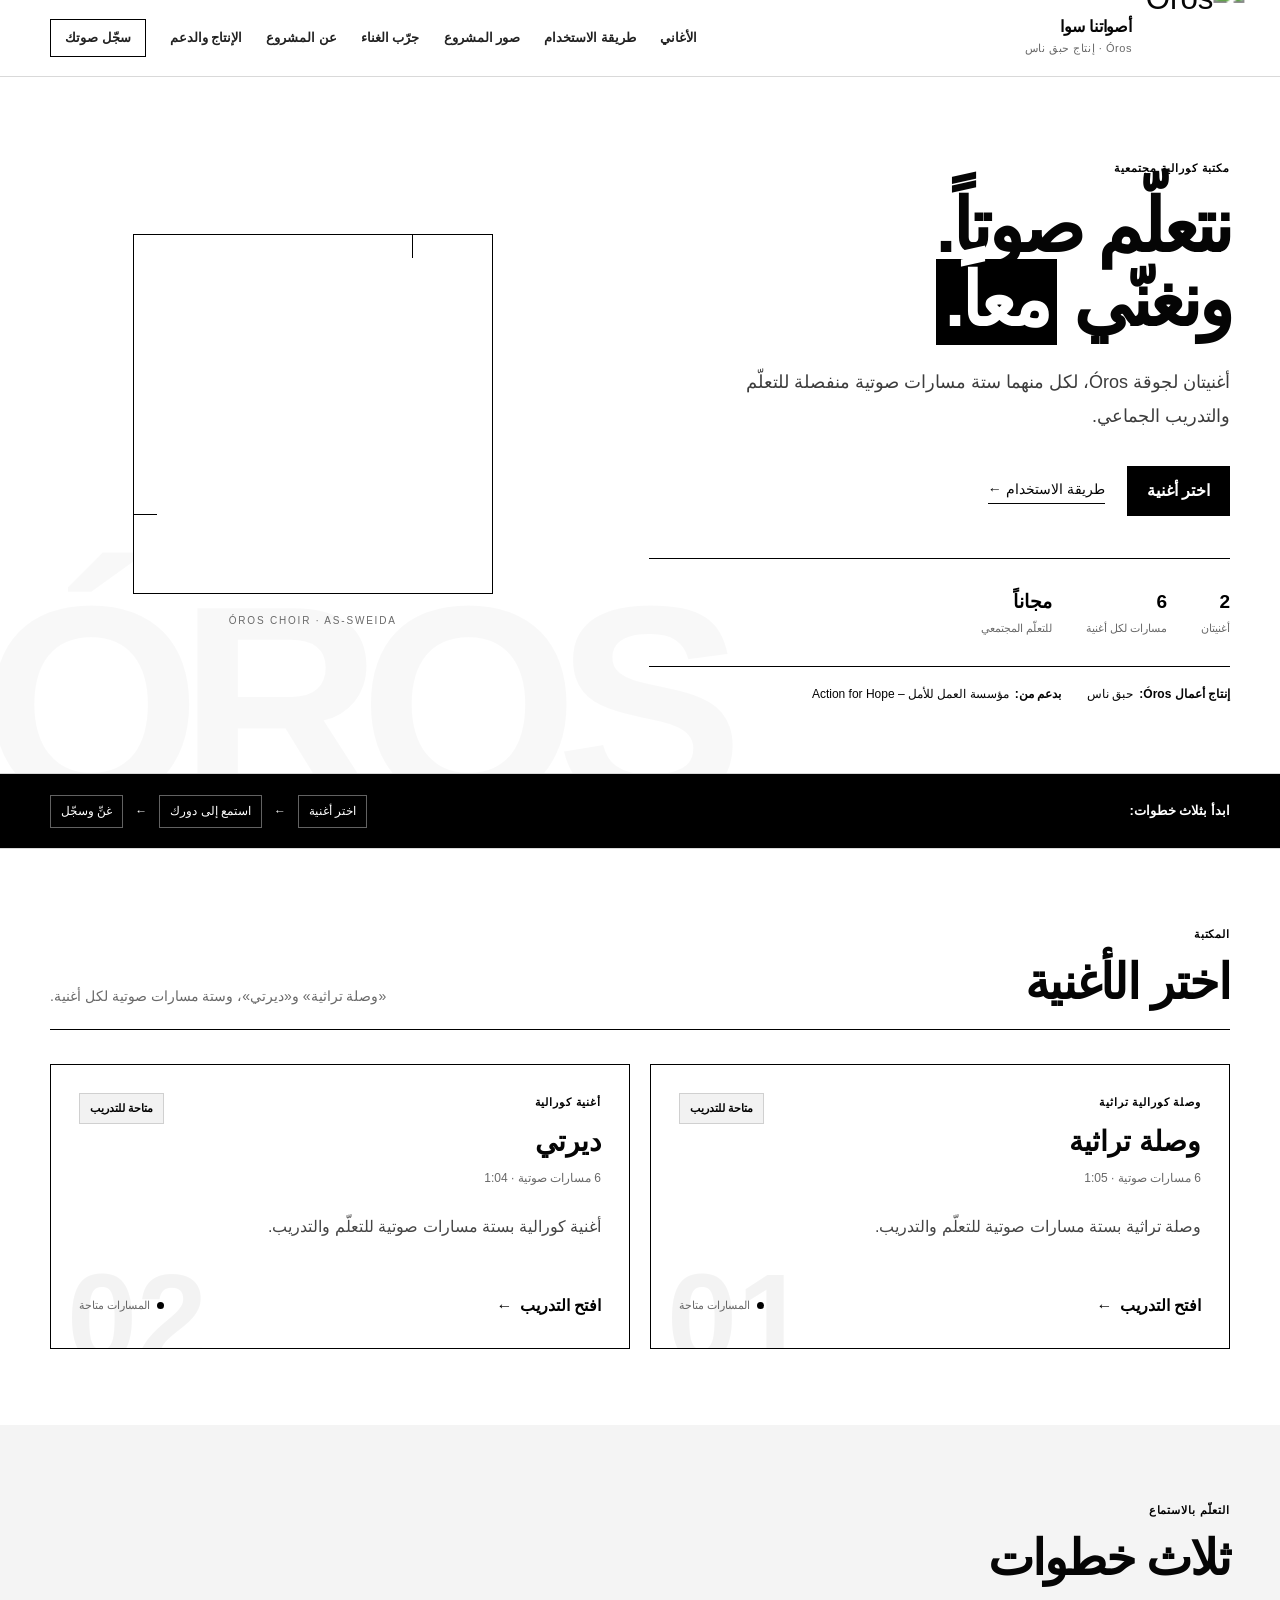
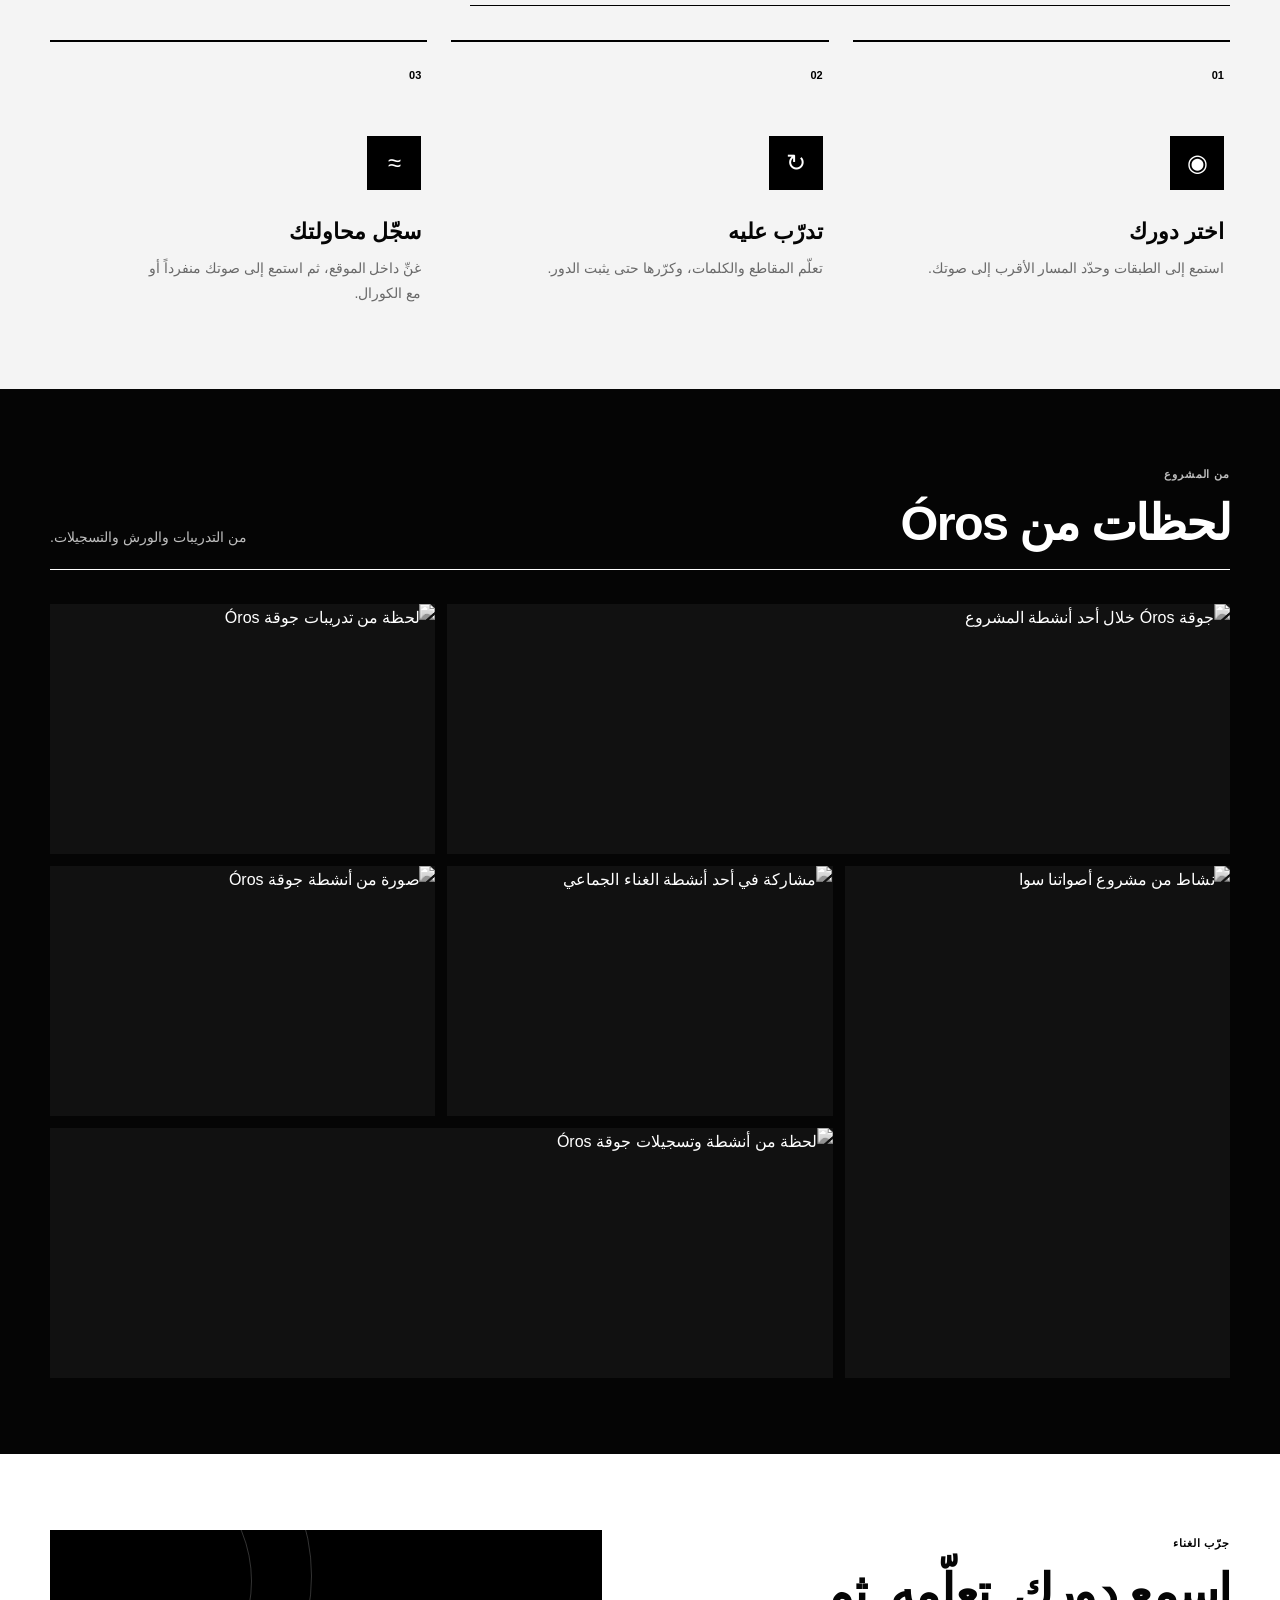
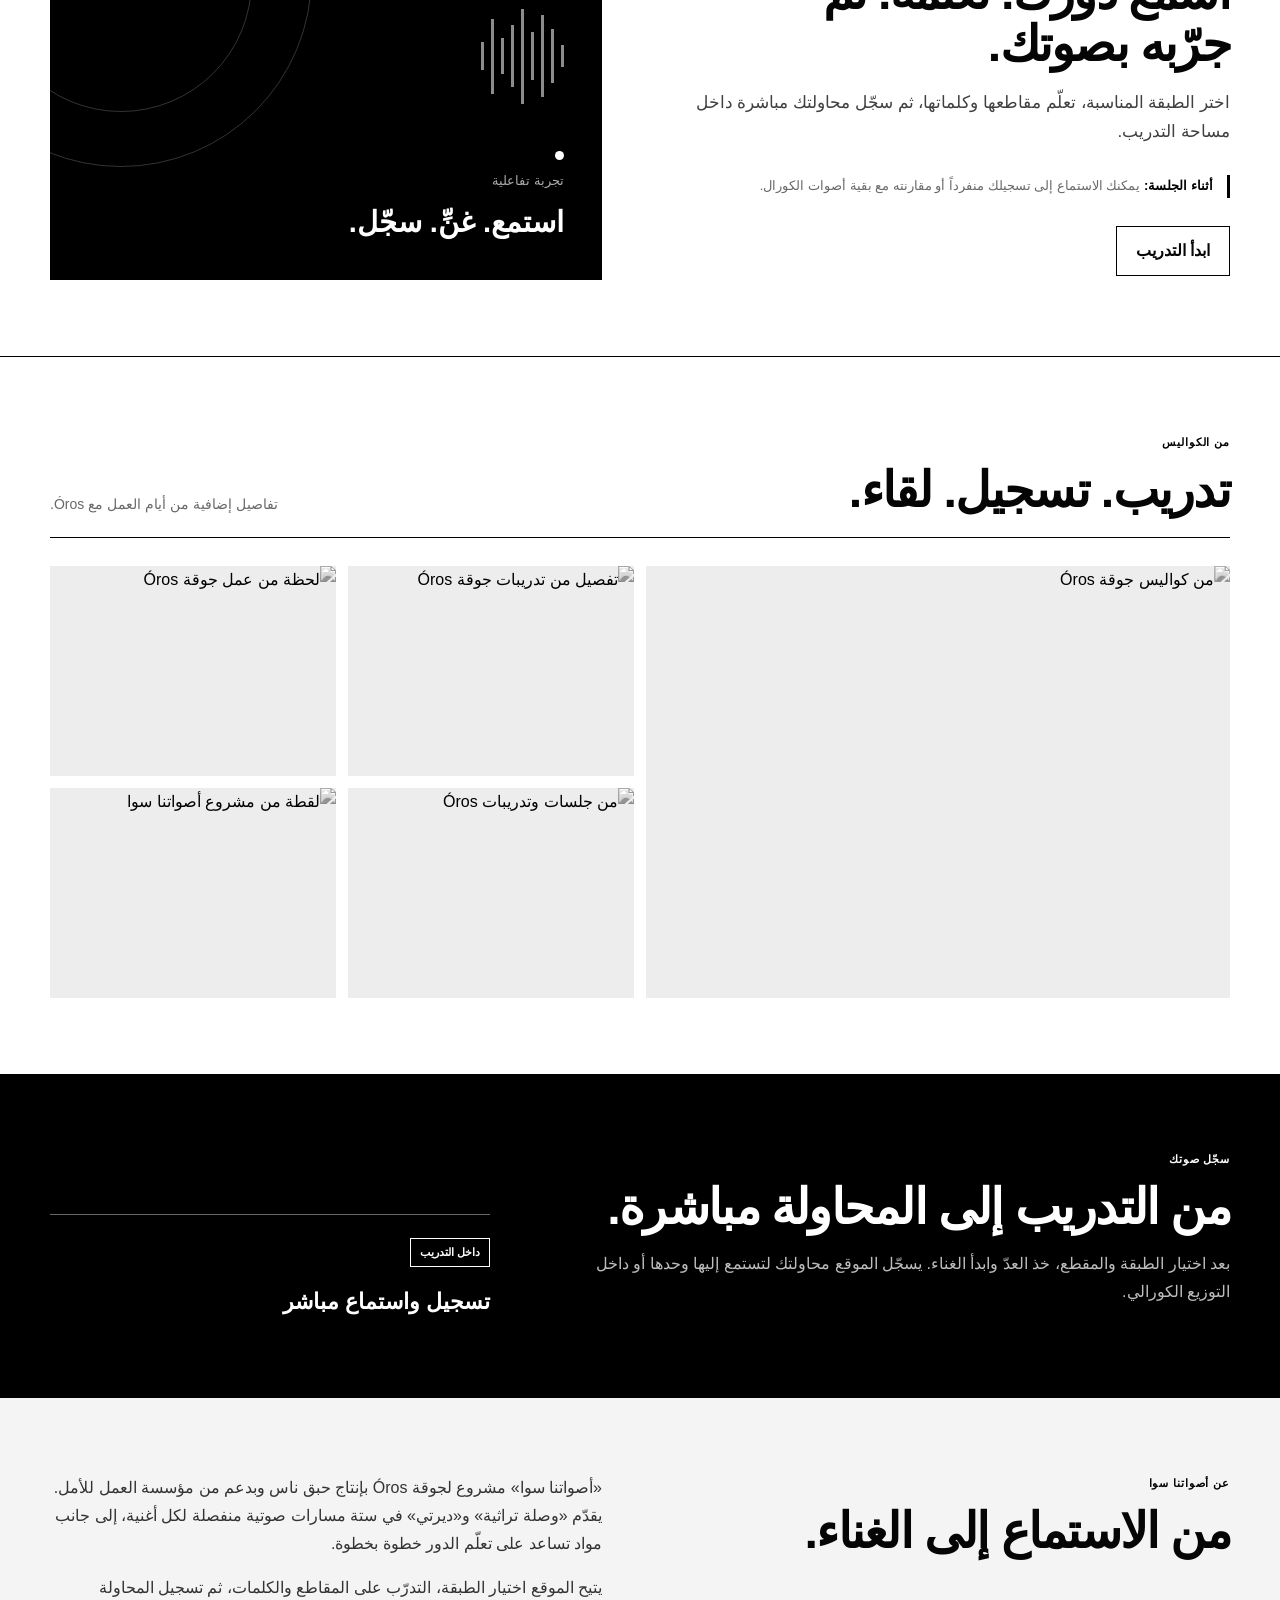
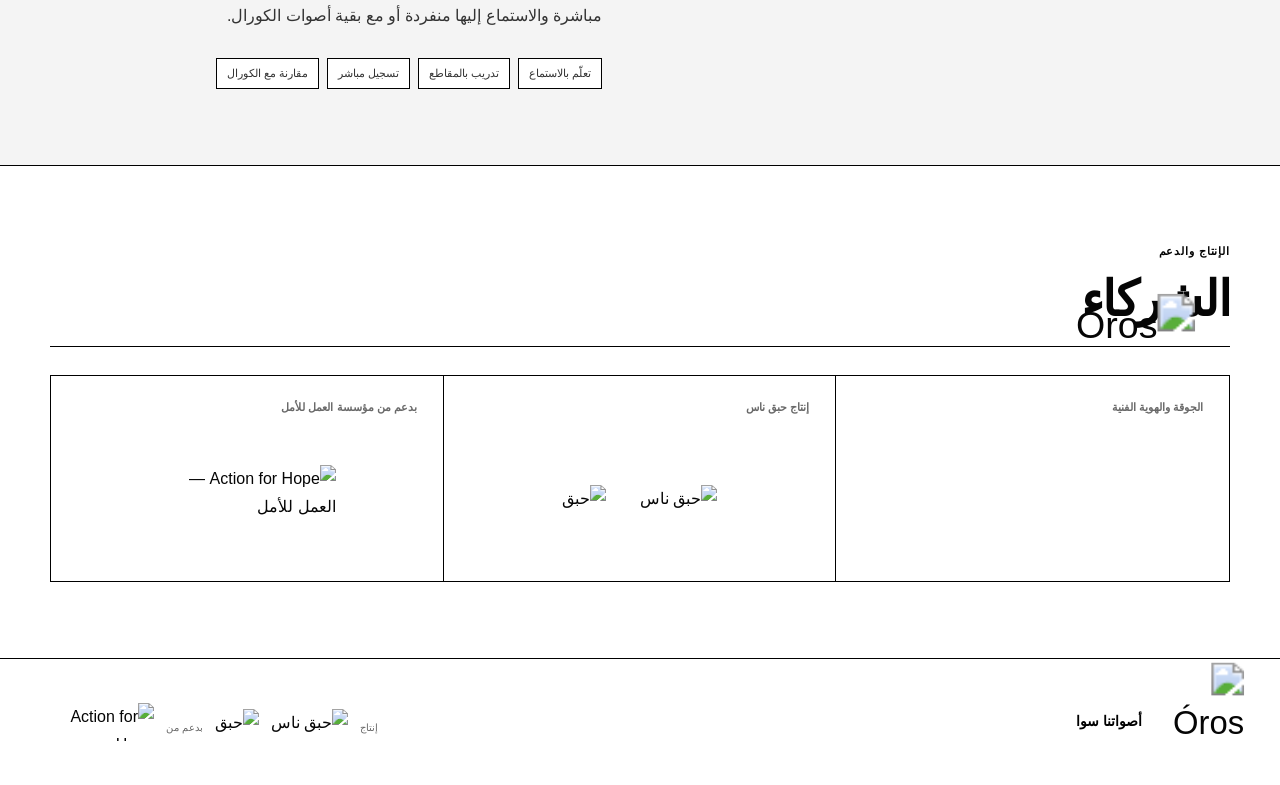
==== commit 32c22383: "Clarify site as training and in-browser recording experience" ====
--- a/index.html
+++ b/index.html
@@ -31,10 +31,10 @@
         <a href="#songs">الأغاني</a>
         <a href="#how">طريقة الاستخدام</a>
         <a href="#gallery">صور المشروع</a>
-        <a href="#voices">أصوات المجتمع</a>
+        <a href="#voices">جرّب الغناء</a>
         <a href="#about">عن المشروع</a>
         <a href="#partners">الإنتاج والدعم</a>
-        <a class="nav-cta" href="#contribute">شارك بصوتك</a>
+        <a class="nav-cta" href="#contribute">سجّل صوتك</a>
       </nav>
     </div>
   </header>
@@ -74,7 +74,7 @@
       <div class="wrap quick-start-inner">
         <p><strong>ابدأ بثلاث خطوات:</strong></p>
         <div class="quick-path">
-          <span>اختر أغنية</span><b>←</b><span>استمع إلى دورك</span><b>←</b><span>غنِّ مع المجموعة</span>
+          <span>اختر أغنية</span><b>←</b><span>استمع إلى دورك</span><b>←</b><span>غنِّ وسجّل</span>
         </div>
       </div>
     </section>
@@ -104,20 +104,20 @@
           <article>
             <span class="step-number">01</span>
             <div class="step-icon" aria-hidden="true">◉</div>
-            <h3>استمع إلى دورك</h3>
-            <p>اختر المسار الصوتي واستمع إليه عدة مرات.</p>
+            <h3>اختر دورك</h3>
+            <p>استمع إلى الطبقات وحدّد المسار الأقرب إلى صوتك.</p>
           </article>
           <article>
             <span class="step-number">02</span>
             <div class="step-icon" aria-hidden="true">↻</div>
-            <h3>ردّده</h3>
-            <p>غنِّ مع التسجيل حتى يثبت الدور.</p>
+            <h3>تدرّب عليه</h3>
+            <p>تعلّم المقاطع والكلمات، وكرّرها حتى يثبت الدور.</p>
           </article>
           <article>
             <span class="step-number">03</span>
             <div class="step-icon" aria-hidden="true">≈</div>
-            <h3>غنِّ مع المجموعة</h3>
-            <p>انتقل إلى الغناء مع بقية الأصوات.</p>
+            <h3>سجّل محاولتك</h3>
+            <p>غنِّ داخل الموقع، ثم استمع إلى صوتك منفرداً أو مع الكورال.</p>
           </article>
         </div>
       </div>
@@ -146,18 +146,18 @@
     <section class="section voices-section" id="voices">
       <div class="wrap two-col voices-grid">
         <div class="voices-copy">
-          <p class="eyebrow">أصوات المجتمع</p>
-          <h2>المكتبة مفتوحة للمشاركة.</h2>
-          <p>تتيح ورش المشروع للمشاركين اختبار الغناء الجماعي، ويمكن إضافة مساهمات مختارة إلى المكتبة بعد الموافقة.</p>
-          <p class="privacy-note"><strong>الخصوصية أولاً:</strong> لا يُنشر أي صوت أو اسم من دون موافقة واضحة.</p>
-          <a class="button outline" href="#contribute">المشاركة</a>
-        </div>
-
-        <div class="community-preview" aria-label="أصوات المجتمع">
+          <p class="eyebrow">جرّب الغناء</p>
+          <h2>اسمع دورك. تعلّمه. ثم جرّبه بصوتك.</h2>
+          <p>اختر الطبقة المناسبة، تعلّم مقاطعها وكلماتها، ثم سجّل محاولتك مباشرة داخل مساحة التدريب.</p>
+          <p class="privacy-note"><strong>أثناء الجلسة:</strong> يمكنك الاستماع إلى تسجيلك منفرداً أو مقارنته مع بقية أصوات الكورال.</p>
+          <a class="button outline" href="#songs">ابدأ التدريب</a>
+        </div>
+
+        <div class="community-preview" aria-label="تجربة الغناء والتسجيل">
           <div class="community-card main-community-card">
             <span class="status-dot"></span>
-            <small>المكتبة قابلة للتوسّع</small>
-            <strong>أصوات جديدة من المجتمع</strong>
+            <small>تجربة تفاعلية</small>
+            <strong>استمع. غنِّ. سجّل.</strong>
           </div>
           <div class="mini-wave" aria-hidden="true">
             <i></i><i></i><i></i><i></i><i></i><i></i><i></i><i></i><i></i>
@@ -188,13 +188,13 @@
     <section class="section contribute-section" id="contribute">
       <div class="wrap contribution-panel">
         <div>
-          <p class="eyebrow light-eyebrow">شارك بصوتك</p>
-          <h2>أرسل تسجيلك عند فتح باب المشاركة.</h2>
-          <p>سيُفعّل نموذج المشاركة لاحقاً مع خيارات واضحة للموافقة على النشر وإظهار الاسم.</p>
+          <p class="eyebrow light-eyebrow">سجّل صوتك</p>
+          <h2>من التدريب إلى المحاولة مباشرة.</h2>
+          <p>بعد اختيار الطبقة والمقطع، خذ العدّ وابدأ الغناء. يسجّل الموقع محاولتك لتستمع إليها وحدها أو داخل التوزيع الكورالي.</p>
         </div>
         <div class="contribution-status">
-          <span class="coming-pill">قريباً</span>
-          <strong>رفع الصوت والفيديو</strong>
+          <span class="coming-pill">داخل التدريب</span>
+          <strong>تسجيل واستماع مباشر</strong>
         </div>
       </div>
     </section>
@@ -203,13 +203,13 @@
       <div class="wrap two-col about-grid">
         <div>
           <p class="eyebrow">عن أصواتنا سوا</p>
-          <h2>من التسجيل إلى مورد متاح.</h2>
+          <h2>من الاستماع إلى الغناء.</h2>
         </div>
         <div class="prose">
-          <p>«أصواتنا سوا» مشروع لجوقة Óros بإنتاج حبق ناس وبدعم من مؤسسة العمل للأمل. يقدّم «وصلة تراثية» و«ديرتي» في ستة مسارات صوتية منفصلة لكل أغنية، إلى جانب ورش وأنشطة مجتمعية في الغناء الجماعي.</p>
-          <p>يحوّل المشروع التسجيلات إلى مواد تدريبية رقمية يمكن استخدامها بعد انتهاء الأنشطة.</p>
+          <p>«أصواتنا سوا» مشروع لجوقة Óros بإنتاج حبق ناس وبدعم من مؤسسة العمل للأمل. يقدّم «وصلة تراثية» و«ديرتي» في ستة مسارات صوتية منفصلة لكل أغنية، إلى جانب مواد تساعد على تعلّم الدور خطوة بخطوة.</p>
+          <p>يتيح الموقع اختيار الطبقة، التدرّب على المقاطع والكلمات، ثم تسجيل المحاولة مباشرة والاستماع إليها منفردة أو مع بقية أصوات الكورال.</p>
           <div class="about-tags" aria-label="خصائص المشروع">
-            <span>تعلّم بالاستماع</span><span>غناء جماعي</span><span>مورد رقمي</span><span>خصوصية</span>
+            <span>تعلّم بالاستماع</span><span>تدريب بالمقاطع</span><span>تسجيل مباشر</span><span>مقارنة مع الكورال</span>
           </div>
         </div>
       </div>
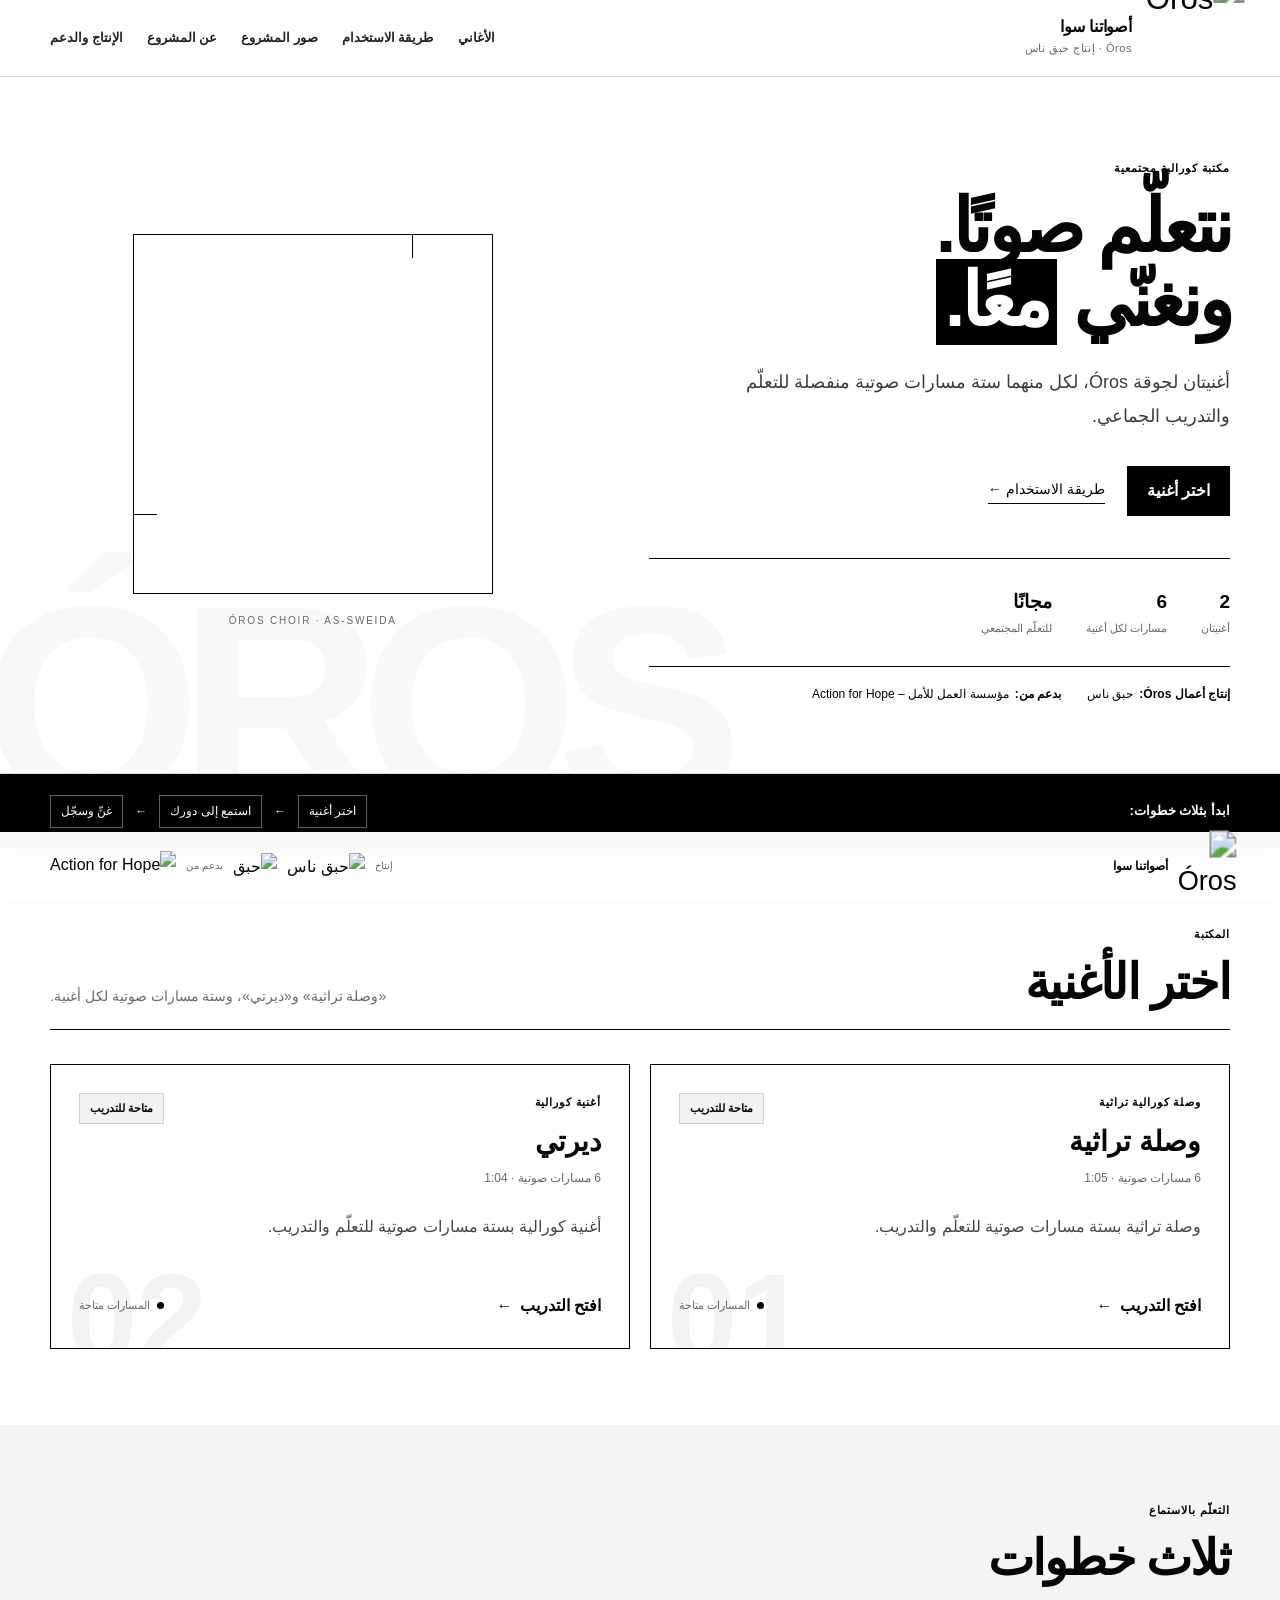
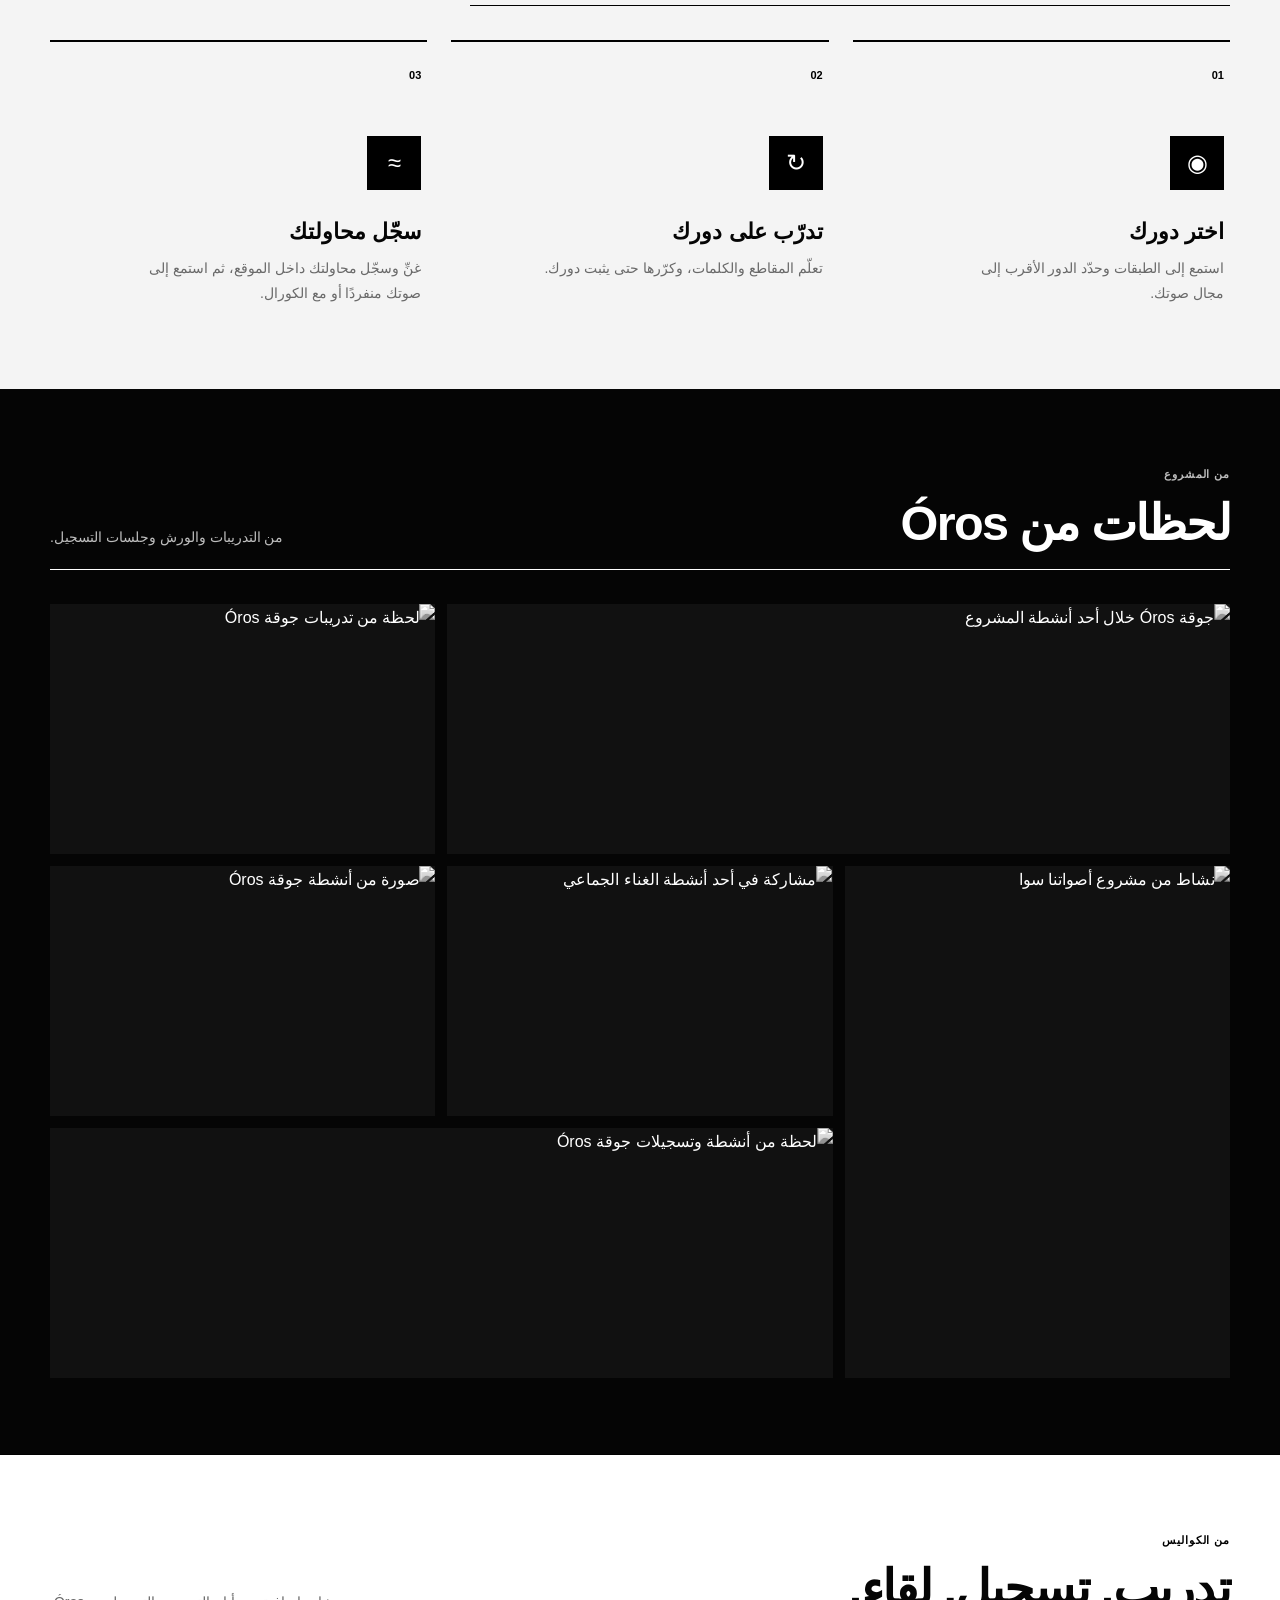
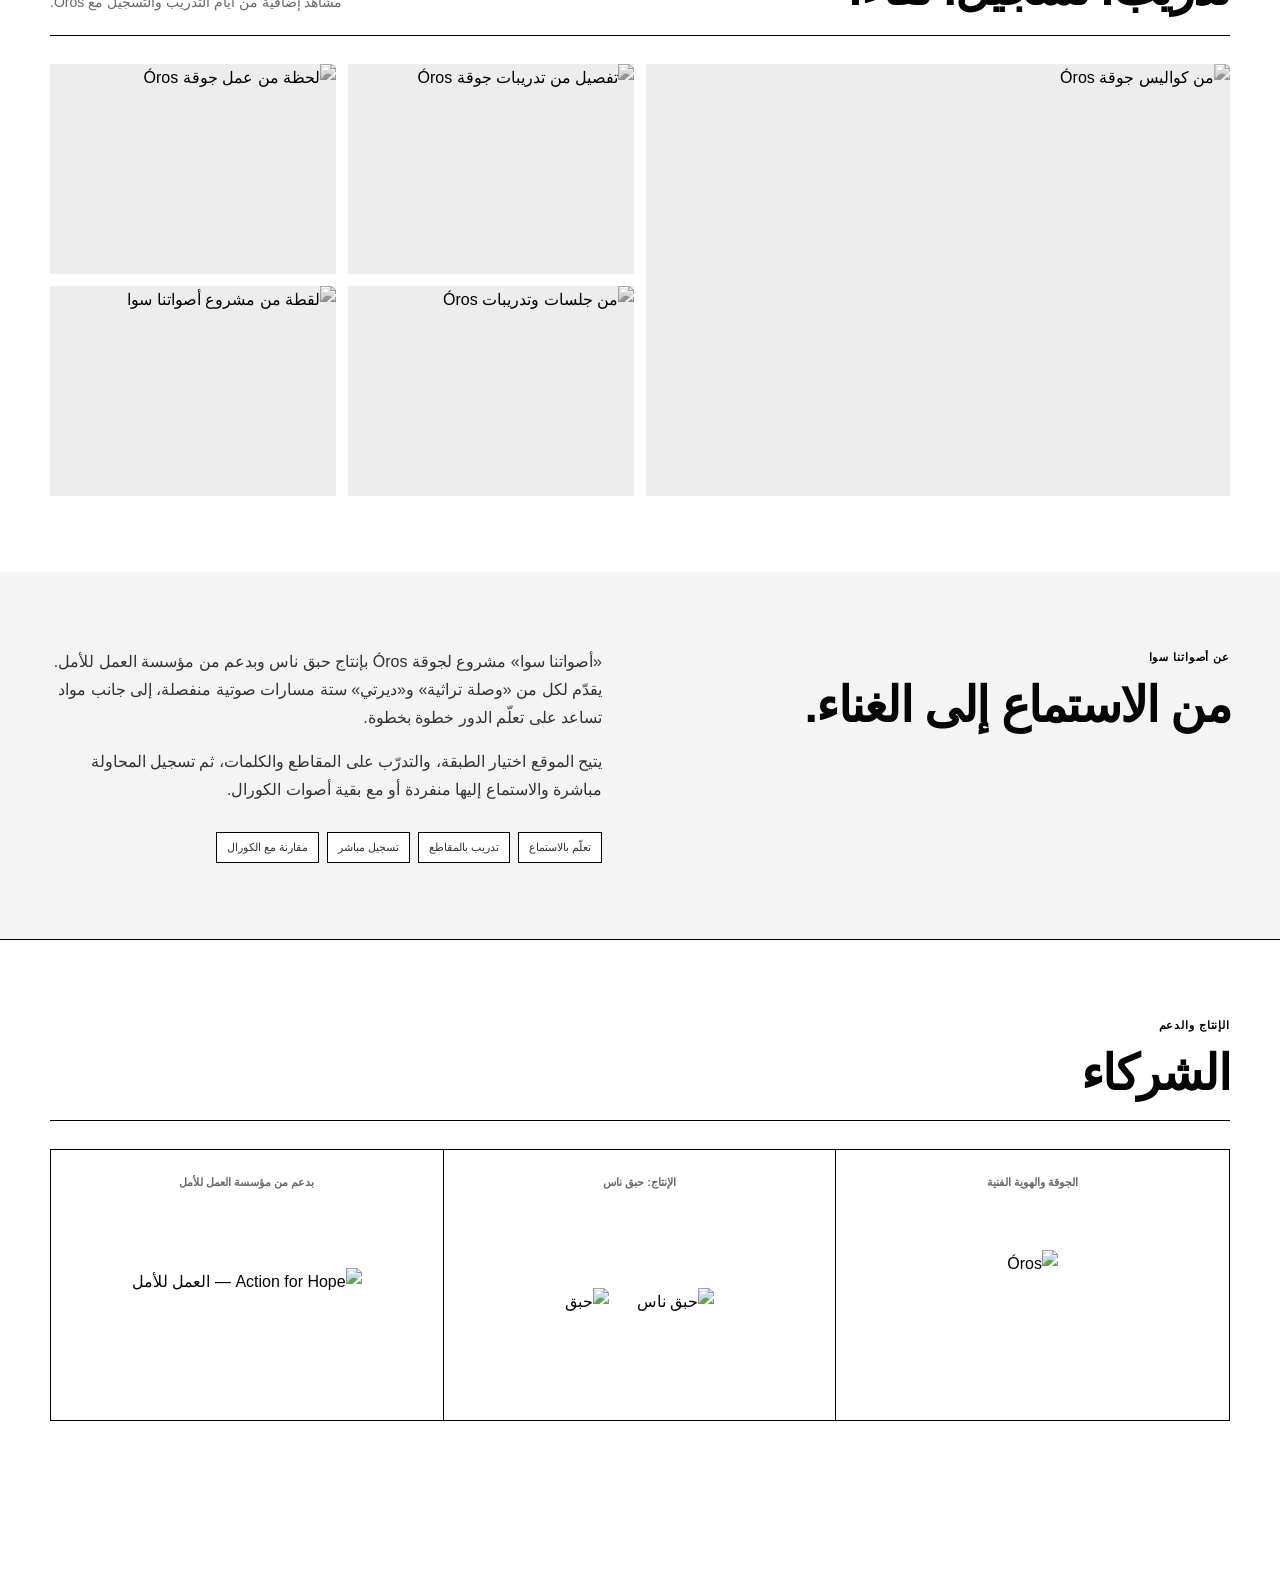
==== commit 2976a8a8: "Polish Arabic copy and clean page structure" ====
--- a/index.html
+++ b/index.html
@@ -4,11 +4,11 @@
   <meta charset="utf-8" />
   <meta name="viewport" content="width=device-width, initial-scale=1" />
   <meta name="theme-color" content="#ffffff" />
-  <meta name="description" content="أصواتنا سوا — مكتبة كورالية مجتمعية لجوقة Óros، بإنتاج حبق ناس وبدعم من مؤسسة العمل للأمل." />
+  <meta name="description" content="أصواتنا سوا — مساحة تدريب كورالي لجوقة Óros، بإنتاج حبق ناس وبدعم من مؤسسة العمل للأمل." />
   <title>أصواتنا سوا | Óros</title>
   <link rel="stylesheet" href="styles.css" />
   <link rel="stylesheet" href="enhancements.css" />
-  <link rel="stylesheet" href="gallery-refresh.css?v=1" />
+  <link rel="stylesheet" href="gallery-refresh.css?v=2" />
 </head>
 <body>
   <a class="skip-link" href="#main">تجاوز إلى المحتوى</a>
@@ -31,10 +31,8 @@
         <a href="#songs">الأغاني</a>
         <a href="#how">طريقة الاستخدام</a>
         <a href="#gallery">صور المشروع</a>
-        <a href="#voices">جرّب الغناء</a>
         <a href="#about">عن المشروع</a>
         <a href="#partners">الإنتاج والدعم</a>
-        <a class="nav-cta" href="#contribute">سجّل صوتك</a>
       </nav>
     </div>
   </header>
@@ -44,7 +42,7 @@
       <div class="wrap hero-grid">
         <div class="hero-copy-wrap">
           <p class="eyebrow">مكتبة كورالية مجتمعية</p>
-          <h1>نتعلّم صوتاً.<br />ونغنّي <em>معاً.</em></h1>
+          <h1>نتعلّم صوتًا.<br />ونغنّي <em>معًا.</em></h1>
           <p class="hero-copy">أغنيتان لجوقة Óros، لكل منهما ستة مسارات صوتية منفصلة للتعلّم والتدريب الجماعي.</p>
           <div class="hero-actions">
             <a class="button primary" href="#songs">اختر أغنية</a>
@@ -53,7 +51,7 @@
           <ul class="hero-facts" aria-label="معلومات سريعة">
             <li><strong>2</strong><span>أغنيتان</span></li>
             <li><strong>6</strong><span>مسارات لكل أغنية</span></li>
-            <li><strong>مجاناً</strong><span>للتعلّم المجتمعي</span></li>
+            <li><strong>مجانًا</strong><span>للتعلّم المجتمعي</span></li>
           </ul>
           <div class="project-credit" aria-label="اعتمادات المشروع">
             <span><strong>إنتاج أعمال Óros:</strong> حبق ناس</span>
@@ -105,19 +103,19 @@
             <span class="step-number">01</span>
             <div class="step-icon" aria-hidden="true">◉</div>
             <h3>اختر دورك</h3>
-            <p>استمع إلى الطبقات وحدّد المسار الأقرب إلى صوتك.</p>
+            <p>استمع إلى الطبقات وحدّد الدور الأقرب إلى مجال صوتك.</p>
           </article>
           <article>
             <span class="step-number">02</span>
             <div class="step-icon" aria-hidden="true">↻</div>
-            <h3>تدرّب عليه</h3>
-            <p>تعلّم المقاطع والكلمات، وكرّرها حتى يثبت الدور.</p>
+            <h3>تدرّب على دورك</h3>
+            <p>تعلّم المقاطع والكلمات، وكرّرها حتى يثبت دورك.</p>
           </article>
           <article>
             <span class="step-number">03</span>
             <div class="step-icon" aria-hidden="true">≈</div>
             <h3>سجّل محاولتك</h3>
-            <p>غنِّ داخل الموقع، ثم استمع إلى صوتك منفرداً أو مع الكورال.</p>
+            <p>غنِّ وسجّل محاولتك داخل الموقع، ثم استمع إلى صوتك منفردًا أو مع الكورال.</p>
           </article>
         </div>
       </div>
@@ -130,7 +128,7 @@
             <p class="eyebrow">من المشروع</p>
             <h2>لحظات من Óros</h2>
           </div>
-          <p>من التدريبات والورش والتسجيلات.</p>
+          <p>من التدريبات والورش وجلسات التسجيل.</p>
         </div>
         <div class="photo-grid">
           <figure class="photo-card photo-wide"><img loading="lazy" decoding="async" src="https://aswat.habaq.online/assets/images/photos/final%20photos%20choral1.jpg" alt="جوقة Óros خلال أحد أنشطة المشروع" /></figure>
@@ -143,29 +141,6 @@
       </div>
     </section>
 
-    <section class="section voices-section" id="voices">
-      <div class="wrap two-col voices-grid">
-        <div class="voices-copy">
-          <p class="eyebrow">جرّب الغناء</p>
-          <h2>اسمع دورك. تعلّمه. ثم جرّبه بصوتك.</h2>
-          <p>اختر الطبقة المناسبة، تعلّم مقاطعها وكلماتها، ثم سجّل محاولتك مباشرة داخل مساحة التدريب.</p>
-          <p class="privacy-note"><strong>أثناء الجلسة:</strong> يمكنك الاستماع إلى تسجيلك منفرداً أو مقارنته مع بقية أصوات الكورال.</p>
-          <a class="button outline" href="#songs">ابدأ التدريب</a>
-        </div>
-
-        <div class="community-preview" aria-label="تجربة الغناء والتسجيل">
-          <div class="community-card main-community-card">
-            <span class="status-dot"></span>
-            <small>تجربة تفاعلية</small>
-            <strong>استمع. غنِّ. سجّل.</strong>
-          </div>
-          <div class="mini-wave" aria-hidden="true">
-            <i></i><i></i><i></i><i></i><i></i><i></i><i></i><i></i><i></i>
-          </div>
-        </div>
-      </div>
-    </section>
-
     <section class="section choir-notes-section" aria-labelledby="choirNotesTitle">
       <div class="wrap">
         <div class="section-head">
@@ -173,7 +148,7 @@
             <p class="eyebrow">من الكواليس</p>
             <h2 id="choirNotesTitle">تدريب. تسجيل. لقاء.</h2>
           </div>
-          <p>تفاصيل إضافية من أيام العمل مع Óros.</p>
+          <p>مشاهد إضافية من أيام التدريب والتسجيل مع Óros.</p>
         </div>
         <div class="choir-notes-grid">
           <figure class="choir-note-card note-lead"><img loading="lazy" decoding="async" src="https://aswat.habaq.online/assets/images/photos/IMG-4.jpg" alt="من كواليس جوقة Óros" /></figure>
@@ -185,20 +160,6 @@
       </div>
     </section>
 
-    <section class="section contribute-section" id="contribute">
-      <div class="wrap contribution-panel">
-        <div>
-          <p class="eyebrow light-eyebrow">سجّل صوتك</p>
-          <h2>من التدريب إلى المحاولة مباشرة.</h2>
-          <p>بعد اختيار الطبقة والمقطع، خذ العدّ وابدأ الغناء. يسجّل الموقع محاولتك لتستمع إليها وحدها أو داخل التوزيع الكورالي.</p>
-        </div>
-        <div class="contribution-status">
-          <span class="coming-pill">داخل التدريب</span>
-          <strong>تسجيل واستماع مباشر</strong>
-        </div>
-      </div>
-    </section>
-
     <section class="section about-section" id="about">
       <div class="wrap two-col about-grid">
         <div>
@@ -206,8 +167,8 @@
           <h2>من الاستماع إلى الغناء.</h2>
         </div>
         <div class="prose">
-          <p>«أصواتنا سوا» مشروع لجوقة Óros بإنتاج حبق ناس وبدعم من مؤسسة العمل للأمل. يقدّم «وصلة تراثية» و«ديرتي» في ستة مسارات صوتية منفصلة لكل أغنية، إلى جانب مواد تساعد على تعلّم الدور خطوة بخطوة.</p>
-          <p>يتيح الموقع اختيار الطبقة، التدرّب على المقاطع والكلمات، ثم تسجيل المحاولة مباشرة والاستماع إليها منفردة أو مع بقية أصوات الكورال.</p>
+          <p>«أصواتنا سوا» مشروع لجوقة Óros بإنتاج حبق ناس وبدعم من مؤسسة العمل للأمل. يقدّم لكل من «وصلة تراثية» و«ديرتي» ستة مسارات صوتية منفصلة، إلى جانب مواد تساعد على تعلّم الدور خطوة بخطوة.</p>
+          <p>يتيح الموقع اختيار الطبقة، والتدرّب على المقاطع والكلمات، ثم تسجيل المحاولة مباشرة والاستماع إليها منفردة أو مع بقية أصوات الكورال.</p>
           <div class="about-tags" aria-label="خصائص المشروع">
             <span>تعلّم بالاستماع</span><span>تدريب بالمقاطع</span><span>تسجيل مباشر</span><span>مقارنة مع الكورال</span>
           </div>
@@ -231,7 +192,7 @@
           </article>
 
           <article class="partner-item producer-item">
-            <span class="partner-role">إنتاج حبق ناس</span>
+            <span class="partner-role">الإنتاج: حبق ناس</span>
             <div class="producer-logos">
               <img class="partner-logo nas-partner-logo" src="https://aswat.habaq.online/assets/images/logo/nas-logo" alt="حبق ناس" />
               <img class="partner-logo habaq-partner-logo" src="https://aswat.habaq.online/assets/images/logo/habaq-logo" alt="حبق" />
@@ -270,6 +231,6 @@
 
   <script src="script.js"></script>
   <script src="choir-training-data.js?v=voice3"></script>
-  <script src="choir-player-v2.js?v=voice3"></script>
+  <script src="choir-player-v2.js?v=lang4"></script>
 </body>
 </html>
--- a/gallery-refresh.css
+++ b/gallery-refresh.css
@@ -1,6 +1,89 @@
 /* Choir photo refresh */
 .photo-grid .photo-card.photo-focus-top img {
   object-position: center top;
+}
+
+/* Simplified site structure: these ideas are already part of the training flow. */
+#voices,
+#contribute,
+#mainNav a[href="#voices"],
+#mainNav a[href="#contribute"] {
+  display: none !important;
+}
+
+/* Persistent production/support strip. Keep it compact so it never obscures content. */
+body {
+  padding-bottom: 78px;
+}
+
+footer {
+  position: fixed;
+  inset-inline: 0;
+  bottom: 0;
+  z-index: 45;
+  padding: 8px 0 !important;
+  background: rgba(255, 255, 255, .97) !important;
+  border-top: 1px solid #000 !important;
+  box-shadow: 0 -6px 24px rgba(0, 0, 0, .06);
+  backdrop-filter: blur(10px);
+  -webkit-backdrop-filter: blur(10px);
+}
+
+footer .footer-inner.footer-expanded {
+  min-height: 52px;
+  display: flex !important;
+  flex-direction: row !important;
+  align-items: center !important;
+  justify-content: space-between !important;
+  gap: 18px !important;
+}
+
+footer .footer-brand {
+  display: flex !important;
+  flex-direction: row !important;
+  align-items: center !important;
+  gap: 14px !important;
+  flex: 0 0 auto;
+}
+
+footer .footer-oros-logo {
+  width: 36px !important;
+  height: 42px !important;
+  margin-inline: 6px !important;
+  transform: scale(1.7) !important;
+}
+
+footer .footer-brand > span {
+  font-size: 12px !important;
+  white-space: nowrap;
+}
+
+footer .footer-credit-logos {
+  display: flex !important;
+  flex-direction: row !important;
+  align-items: center !important;
+  justify-content: flex-end !important;
+  flex-wrap: nowrap !important;
+  gap: 10px !important;
+  min-width: 0;
+}
+
+footer .footer-credit-logos > span {
+  padding: 0 !important;
+  white-space: nowrap;
+}
+
+footer .footer-credit-logos img,
+footer .footer-credit-logos .footer-nas,
+footer .footer-credit-logos .footer-habaq {
+  width: auto !important;
+  height: 27px !important;
+  flex: 0 0 auto;
+}
+
+footer .footer-credit-logos .footer-afh {
+  width: auto !important;
+  height: 31px !important;
 }
 
 .choir-notes-section {
@@ -63,9 +146,18 @@
     grid-column: 1 / -1;
     min-height: 360px;
   }
+
+  footer .footer-brand > span,
+  footer .footer-credit-logos > span {
+    display: none !important;
+  }
 }
 
 @media (max-width: 640px) {
+  body {
+    padding-bottom: 62px;
+  }
+
   .choir-notes-grid {
     grid-template-columns: 1fr;
     grid-auto-rows: auto;
@@ -79,6 +171,236 @@
     min-height: 0;
     aspect-ratio: 4 / 3;
   }
+
+  footer {
+    padding: 5px 0 !important;
+  }
+
+  footer .footer-inner.footer-expanded {
+    min-height: 48px;
+    gap: 8px !important;
+  }
+
+  footer .footer-oros-logo {
+    width: 30px !important;
+    height: 34px !important;
+    margin-inline: 4px !important;
+    transform: scale(1.55) !important;
+  }
+
+  footer .footer-credit-logos {
+    gap: 7px !important;
+  }
+
+  footer .footer-credit-logos img,
+  footer .footer-credit-logos .footer-nas,
+  footer .footer-credit-logos .footer-habaq {
+    height: 22px !important;
+  }
+
+  footer .footer-credit-logos .footer-afh {
+    height: 26px !important;
+  }
+}
+
+/* Mobile training layout guard.
+   Some Android browsers stretch the wizard grid rows inside <dialog>.
+   Keep the step navigation compact and let the active page flow naturally. */
+@media (max-width: 760px) {
+  .song-dialog[open] {
+    display: block !important;
+    overflow-y: auto !important;
+    overflow-x: hidden !important;
+  }
+
+  .song-dialog #songDetail {
+    height: auto !important;
+    min-height: 0 !important;
+  }
+
+  .coach-root.coach-wizard {
+    display: flex !important;
+    flex-direction: column !important;
+    align-items: stretch !important;
+    justify-content: flex-start !important;
+    align-content: flex-start !important;
+    height: auto !important;
+    min-height: 0 !important;
+  }
+
+  .coach-wizard-head,
+  .coach-stepper,
+  .coach-step-panel {
+    flex: 0 0 auto !important;
+    align-self: stretch !important;
+    height: auto !important;
+    min-height: 0 !important;
+  }
+
+  .coach-stepper {
+    position: relative !important;
+    top: auto !important;
+    display: grid !important;
+    grid-template-columns: repeat(3, minmax(0, 1fr)) !important;
+    grid-auto-rows: 54px !important;
+    align-items: stretch !important;
+    margin: 0 !important;
+  }
+
+  .coach-stepper button {
+    height: 54px !important;
+    min-height: 54px !important;
+    max-height: 54px !important;
+    padding: 6px 4px !important;
+    display: flex !important;
+    flex-direction: column !important;
+    justify-content: center !important;
+    align-items: center !important;
+    gap: 1px !important;
+    line-height: 1.2 !important;
+  }
+
+  .coach-stepper button span,
+  .coach-stepper button strong {
+    display: block !important;
+    margin: 0 !important;
+    line-height: 1.2 !important;
+  }
+
+  .coach-stepper button span { font-size: 9px !important; }
+  .coach-stepper button strong { font-size: 10px !important; }
+
+  .coach-step-panel:not([hidden]) {
+    display: flex !important;
+    flex-direction: column !important;
+  }
+
+  .coach-step-panel[hidden] {
+    display: none !important;
+  }
+}
+
+@media (max-width: 420px) {
+  .coach-stepper {
+    grid-auto-rows: 50px !important;
+  }
+  .coach-stepper button {
+    height: 50px !important;
+    min-height: 50px !important;
+    max-height: 50px !important;
+  }
+  .coach-stepper button strong { font-size: 9px !important; }
+}
+
+/* Balanced production/support marks.
+   Equal cards + a shared visual logo zone, with optical sizing per mark. */
+.partners-grid {
+  grid-template-columns: repeat(3, minmax(0, 1fr)) !important;
+  align-items: stretch;
+}
+
+.partner-item {
+  min-height: 270px !important;
+  padding: 24px 24px 22px !important;
+  justify-content: flex-start !important;
+  gap: 18px !important;
+}
+
+.partner-role {
+  display: block;
+  min-height: 34px;
+  line-height: 1.55;
+  text-align: center;
+}
+
+.partner-logo-wrap,
+.producer-logos {
+  flex: 1 1 auto;
+  width: 100%;
+  min-height: 160px !important;
+  height: 160px !important;
+  padding: 0 !important;
+  display: flex !important;
+  align-items: center !important;
+  justify-content: center !important;
+  gap: 28px !important;
+  overflow: hidden !important;
+}
+
+.partner-logo {
+  display: block !important;
+  width: auto !important;
+  max-width: 78% !important;
+  object-fit: contain !important;
+  object-position: center !important;
+  transform: none !important;
+  margin: 0 !important;
+}
+
+.oros-partner-logo {
+  width: auto !important;
+  height: 124px !important;
+  transform: none !important;
+}
+
+.nas-partner-logo,
+.habaq-partner-logo {
+  width: auto !important;
+  height: 48px !important;
+  max-width: 38% !important;
+  transform: none !important;
+}
+
+.afh-logo {
+  width: auto !important;
+  height: 88px !important;
+  max-width: 68% !important;
+  transform: none !important;
+}
+
+@media (max-width: 900px) {
+  .partners-grid {
+    grid-template-columns: 1fr !important;
+  }
+
+  .partner-item {
+    min-height: 210px !important;
+  }
+
+  .partner-logo-wrap,
+  .producer-logos {
+    min-height: 132px !important;
+    height: 132px !important;
+  }
+
+  .oros-partner-logo { height: 110px !important; }
+  .nas-partner-logo,
+  .habaq-partner-logo { height: 44px !important; }
+  .afh-logo { height: 80px !important; }
+}
+
+@media (max-width: 640px) {
+  .partner-item {
+    min-height: 190px !important;
+    padding: 18px 18px 16px !important;
+  }
+
+  .partner-role {
+    min-height: 28px;
+    font-size: 10px !important;
+  }
+
+  .partner-logo-wrap,
+  .producer-logos {
+    min-height: 116px !important;
+    height: 116px !important;
+    gap: 18px !important;
+  }
+
+  .oros-partner-logo { height: 96px !important; }
+  .nas-partner-logo,
+  .habaq-partner-logo { height: 38px !important; }
+  .afh-logo { height: 70px !important; }
 }
 
 @media (prefers-reduced-motion: reduce) {
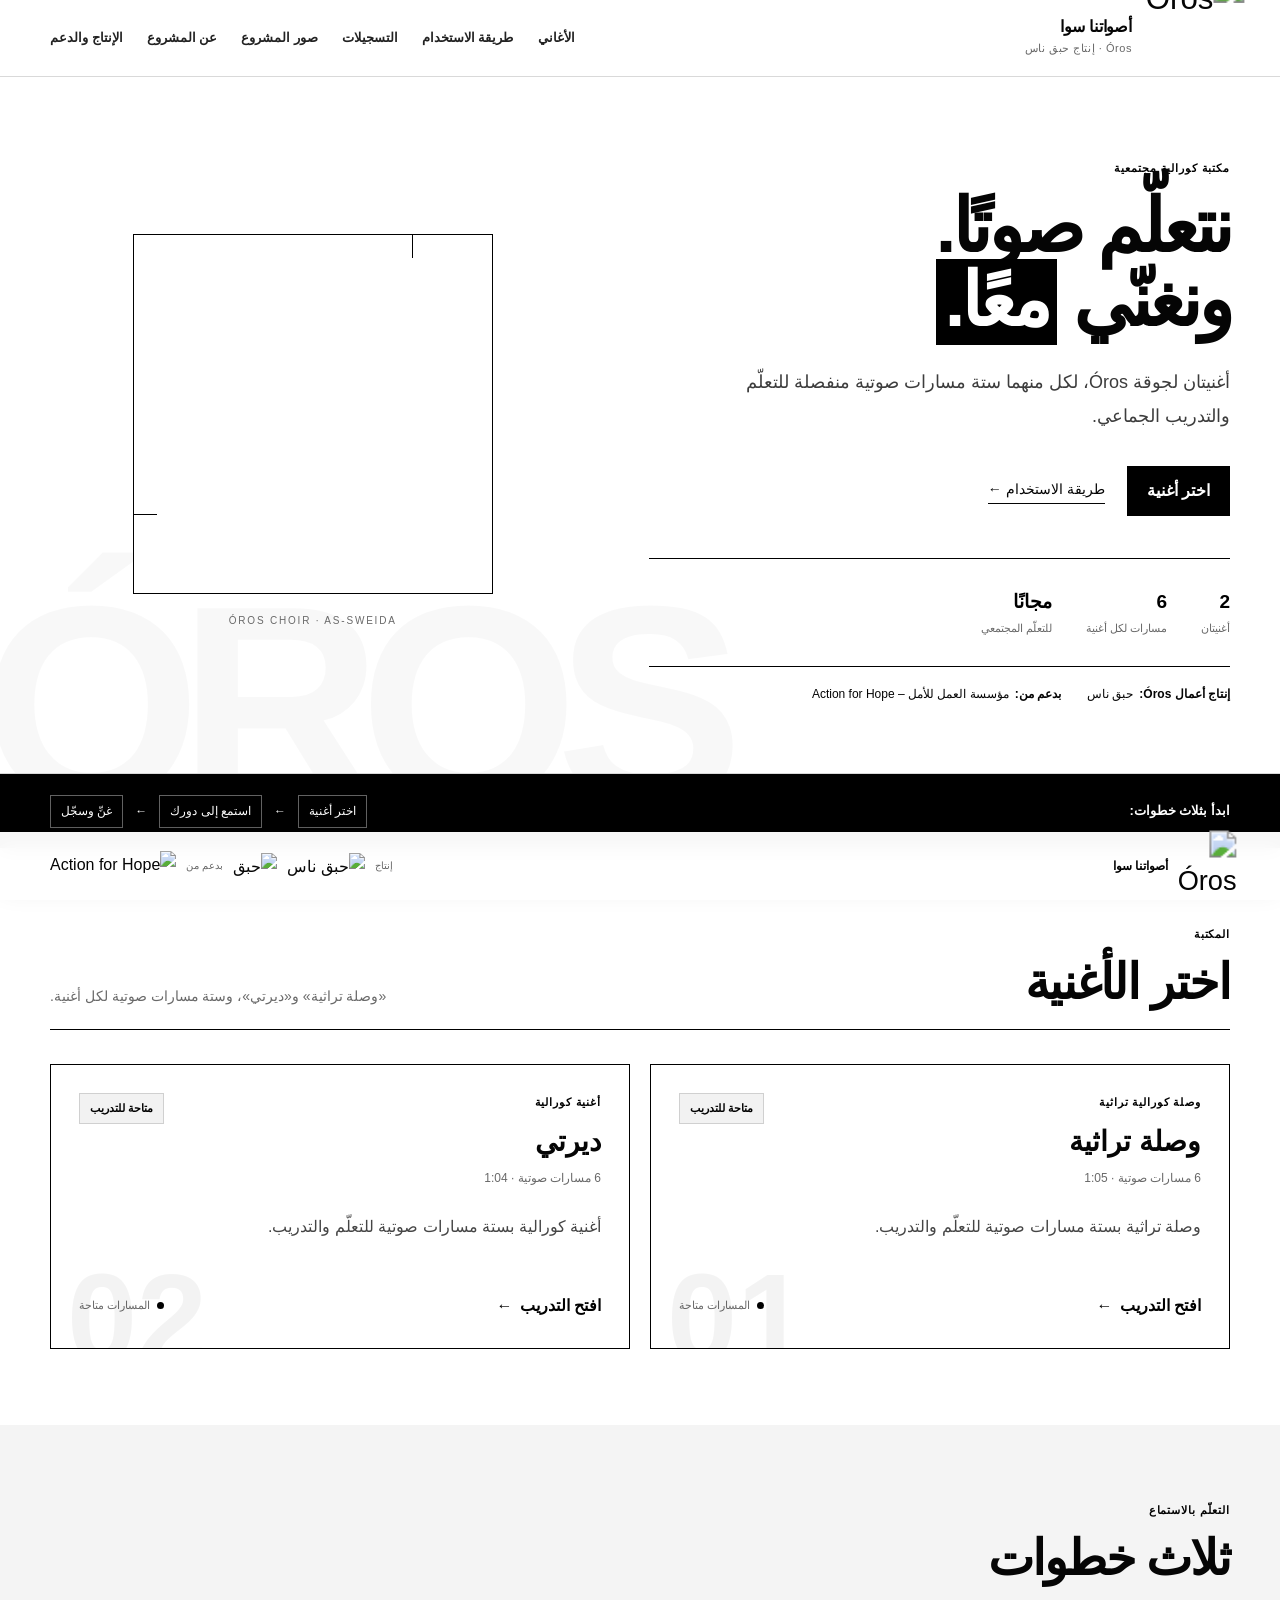
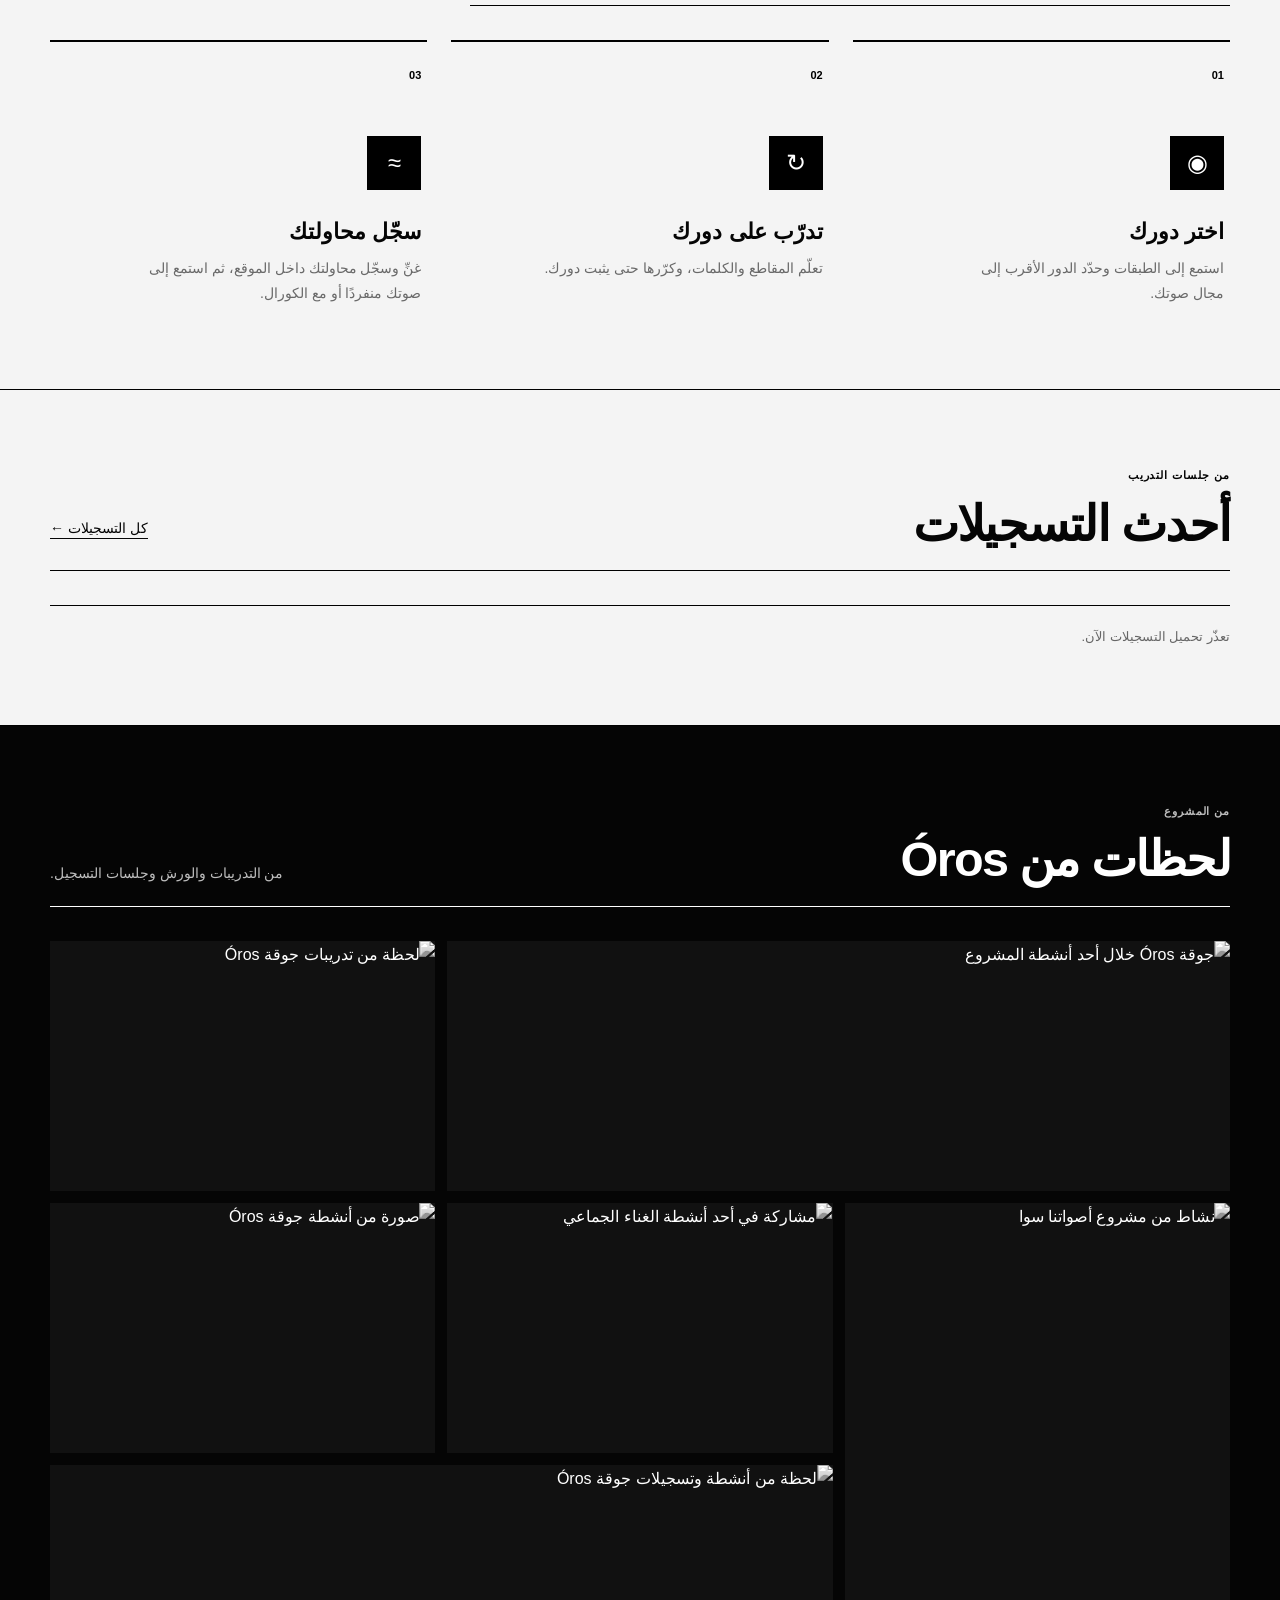
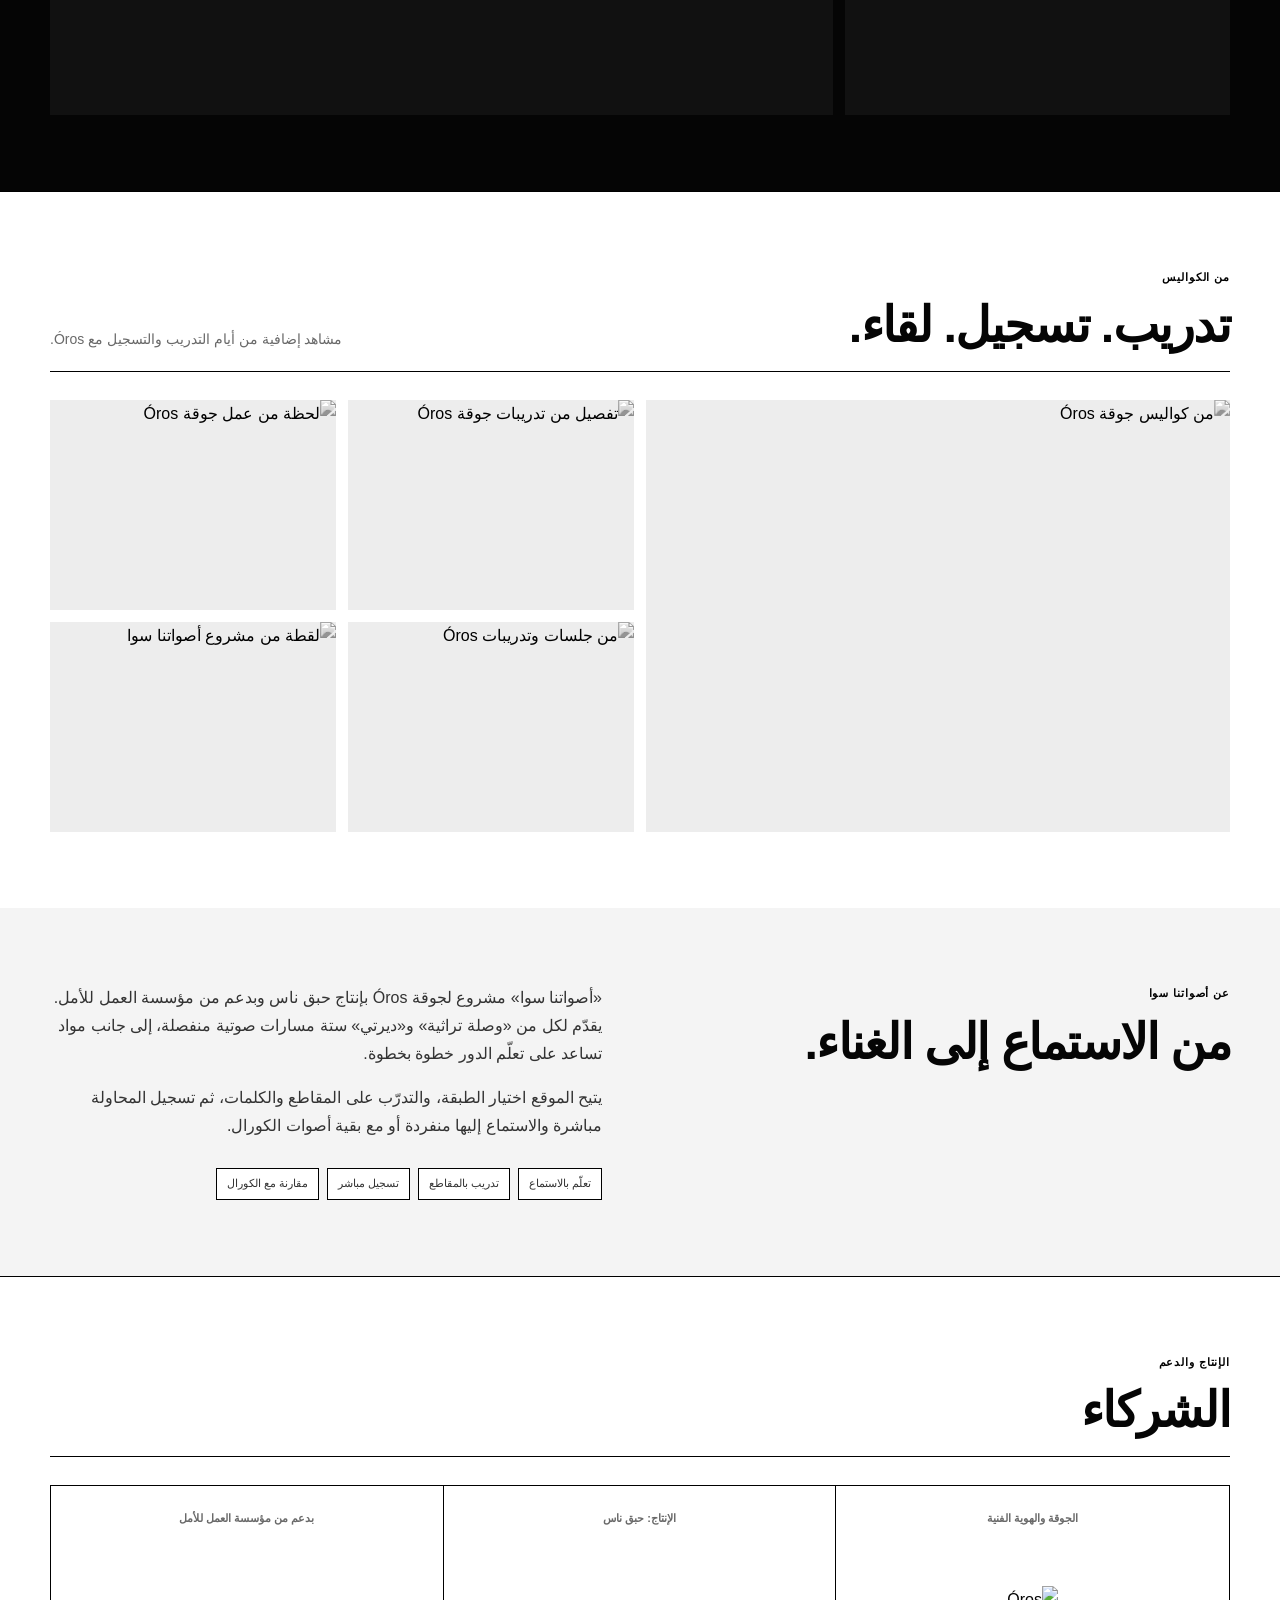
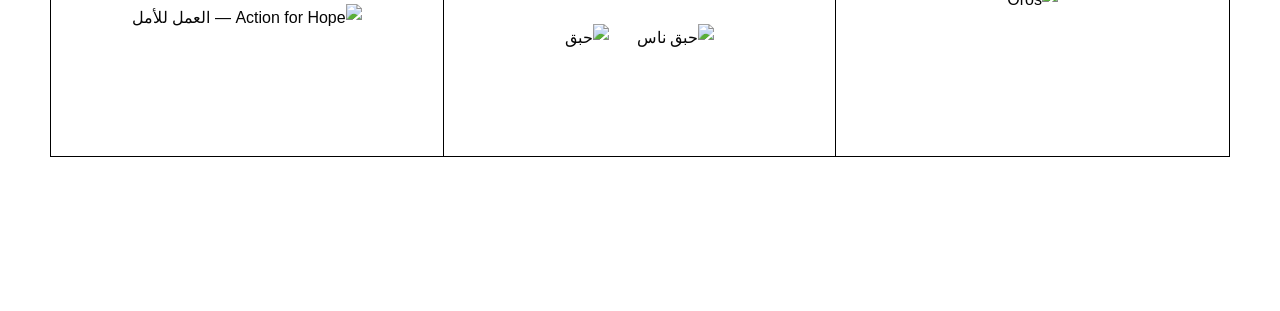
==== commit 68771a07: "Add latest recordings section and save/archive client" ====
--- a/index.html
+++ b/index.html
@@ -9,6 +9,7 @@
   <link rel="stylesheet" href="styles.css" />
   <link rel="stylesheet" href="enhancements.css" />
   <link rel="stylesheet" href="gallery-refresh.css?v=2" />
+  <link rel="stylesheet" href="recordings.css?v=1" />
 </head>
 <body>
   <a class="skip-link" href="#main">تجاوز إلى المحتوى</a>
@@ -30,6 +31,7 @@
       <nav id="mainNav" aria-label="التنقل الرئيسي">
         <a href="#songs">الأغاني</a>
         <a href="#how">طريقة الاستخدام</a>
+        <a href="#recordings">التسجيلات</a>
         <a href="#gallery">صور المشروع</a>
         <a href="#about">عن المشروع</a>
         <a href="#partners">الإنتاج والدعم</a>
@@ -118,6 +120,22 @@
             <p>غنِّ وسجّل محاولتك داخل الموقع، ثم استمع إلى صوتك منفردًا أو مع الكورال.</p>
           </article>
         </div>
+      </div>
+    </section>
+
+    <section class="section recordings-section" id="recordings" data-recordings-latest>
+      <div class="wrap">
+        <div class="section-head">
+          <div>
+            <p class="eyebrow">من جلسات التدريب</p>
+            <h2>أحدث التسجيلات</h2>
+          </div>
+          <div class="recordings-head-action">
+            <a class="text-link" href="recordings.html">كل التسجيلات <span aria-hidden="true">←</span></a>
+          </div>
+        </div>
+        <div class="recordings-grid" id="latestRecordings" aria-live="polite"></div>
+        <p class="recordings-state" id="latestRecordingsState">يُحمّل هذا القسم عند الوصول إليه.</p>
       </div>
     </section>
 
@@ -231,6 +249,7 @@
 
   <script src="script.js"></script>
   <script src="choir-training-data.js?v=voice3"></script>
+  <script src="recordings.js?v=1"></script>
   <script src="choir-player-v2.js?v=lang4"></script>
 </body>
-</html>+</html>
--- a/recordings.css
+++ b/recordings.css
@@ -0,0 +1,257 @@
+/* Saved recordings: lightweight archive + recording save flow */
+.recordings-section {
+  background: #f4f4f4;
+  border-top: 1px solid #000;
+  border-bottom: 1px solid #000;
+}
+
+.recordings-head-action {
+  align-self: flex-end;
+  margin-bottom: 8px;
+}
+
+.recordings-grid {
+  display: grid;
+  grid-template-columns: repeat(3, minmax(0, 1fr));
+  border-top: 1px solid #000;
+  border-inline-start: 1px solid #000;
+}
+
+.recording-card {
+  min-height: 210px;
+  padding: 22px;
+  border-inline-end: 1px solid #000;
+  border-bottom: 1px solid #000;
+  background: #fff;
+  display: flex;
+  flex-direction: column;
+  justify-content: space-between;
+  gap: 28px;
+}
+
+.recording-card-top {
+  display: grid;
+  gap: 8px;
+}
+
+.recording-card .recording-kicker,
+.recording-card time {
+  color: #6b6b6b;
+  font-size: 11px;
+}
+
+.recording-card strong {
+  font-family: "Lifta", Tahoma, Arial, sans-serif;
+  font-size: 23px;
+  line-height: 1.2;
+}
+
+.recording-card p {
+  margin: 0;
+  color: #555;
+  font-size: 13px;
+}
+
+.recording-card-footer {
+  display: flex;
+  align-items: center;
+  justify-content: space-between;
+  gap: 14px;
+  border-top: 1px solid #ddd;
+  padding-top: 16px;
+}
+
+.recording-play {
+  min-width: 112px;
+  min-height: 42px;
+  border: 1px solid #000;
+  background: #000;
+  color: #fff;
+  padding: 9px 14px;
+  cursor: pointer;
+  font: inherit;
+  font-weight: 800;
+}
+
+.recording-play.is-playing {
+  background: #fff;
+  color: #000;
+}
+
+.recordings-state {
+  margin: 20px 0 0;
+  color: #666;
+  font-size: 13px;
+}
+
+.recordings-state:empty { display: none; }
+
+/* Save current take */
+.save-take-panel {
+  margin-top: 20px;
+  padding-top: 20px;
+  border-top: 1px solid #000;
+  display: grid;
+  gap: 16px;
+}
+
+.save-take-intro {
+  display: flex;
+  align-items: flex-end;
+  justify-content: space-between;
+  gap: 20px;
+}
+
+.save-take-copy {
+  display: grid;
+  gap: 4px;
+}
+
+.save-take-copy strong {
+  font-family: "Lifta", Tahoma, Arial, sans-serif;
+  font-size: 21px;
+}
+
+.save-take-copy p {
+  margin: 0;
+  color: #666;
+  font-size: 12px;
+}
+
+.save-take-form {
+  border: 1px solid #000;
+  background: #f5f5f5;
+  padding: 18px;
+  display: grid;
+  gap: 16px;
+}
+
+.save-take-form[hidden] { display: none !important; }
+
+.save-name-field {
+  display: grid;
+  gap: 7px;
+  font-size: 12px;
+  font-weight: 800;
+}
+
+.save-name-field input {
+  width: 100%;
+  min-height: 44px;
+  border: 1px solid #000;
+  border-radius: 0;
+  background: #fff;
+  color: #000;
+  padding: 9px 11px;
+  font: inherit;
+}
+
+.save-consent {
+  display: flex;
+  align-items: flex-start;
+  gap: 9px;
+  font-size: 12px;
+  line-height: 1.65;
+}
+
+.save-consent input {
+  margin-top: 4px;
+  accent-color: #000;
+}
+
+.save-form-actions {
+  display: flex;
+  flex-wrap: wrap;
+  gap: 9px;
+}
+
+.save-take-status {
+  margin: 0;
+  min-height: 18px;
+  color: #555;
+  font-size: 12px;
+}
+
+.save-take-status.success { color: #111; font-weight: 800; }
+.save-take-status.error { color: #8a1b1b; }
+
+/* Archive page */
+.recordings-page-main {
+  min-height: calc(100vh - 150px);
+}
+
+.recordings-page-hero {
+  padding: 84px 0 54px;
+  border-bottom: 1px solid #000;
+}
+
+.recordings-page-hero h1 {
+  margin: 8px 0 16px;
+  font-size: clamp(52px, 7vw, 96px);
+  line-height: .98;
+}
+
+.recordings-page-hero p:last-child {
+  max-width: 680px;
+  color: #555;
+}
+
+.recordings-toolbar {
+  display: grid;
+  grid-template-columns: 1fr 1fr auto;
+  gap: 12px;
+  margin-bottom: 26px;
+}
+
+.recordings-toolbar label {
+  display: grid;
+  gap: 6px;
+  color: #555;
+  font-size: 11px;
+}
+
+.recordings-toolbar select {
+  min-height: 44px;
+  border: 1px solid #000;
+  border-radius: 0;
+  background: #fff;
+  padding: 8px 10px;
+  font: inherit;
+}
+
+.recordings-toolbar button {
+  align-self: end;
+}
+
+.recordings-pagination {
+  margin-top: 24px;
+  display: flex;
+  align-items: center;
+  justify-content: center;
+  gap: 12px;
+}
+
+.recordings-pagination button {
+  min-width: 110px;
+}
+
+.recordings-pagination span {
+  min-width: 72px;
+  text-align: center;
+  color: #555;
+  font-size: 12px;
+}
+
+@media (max-width: 900px) {
+  .recordings-grid { grid-template-columns: repeat(2, minmax(0, 1fr)); }
+}
+
+@media (max-width: 640px) {
+  .recordings-grid { grid-template-columns: 1fr; }
+  .recording-card { min-height: 178px; padding: 18px; }
+  .save-take-intro { align-items: stretch; flex-direction: column; }
+  .save-take-intro .training-action { width: 100%; }
+  .recordings-page-hero { padding: 54px 0 38px; }
+  .recordings-toolbar { grid-template-columns: 1fr; }
+  .recordings-toolbar button { width: 100%; }
+}
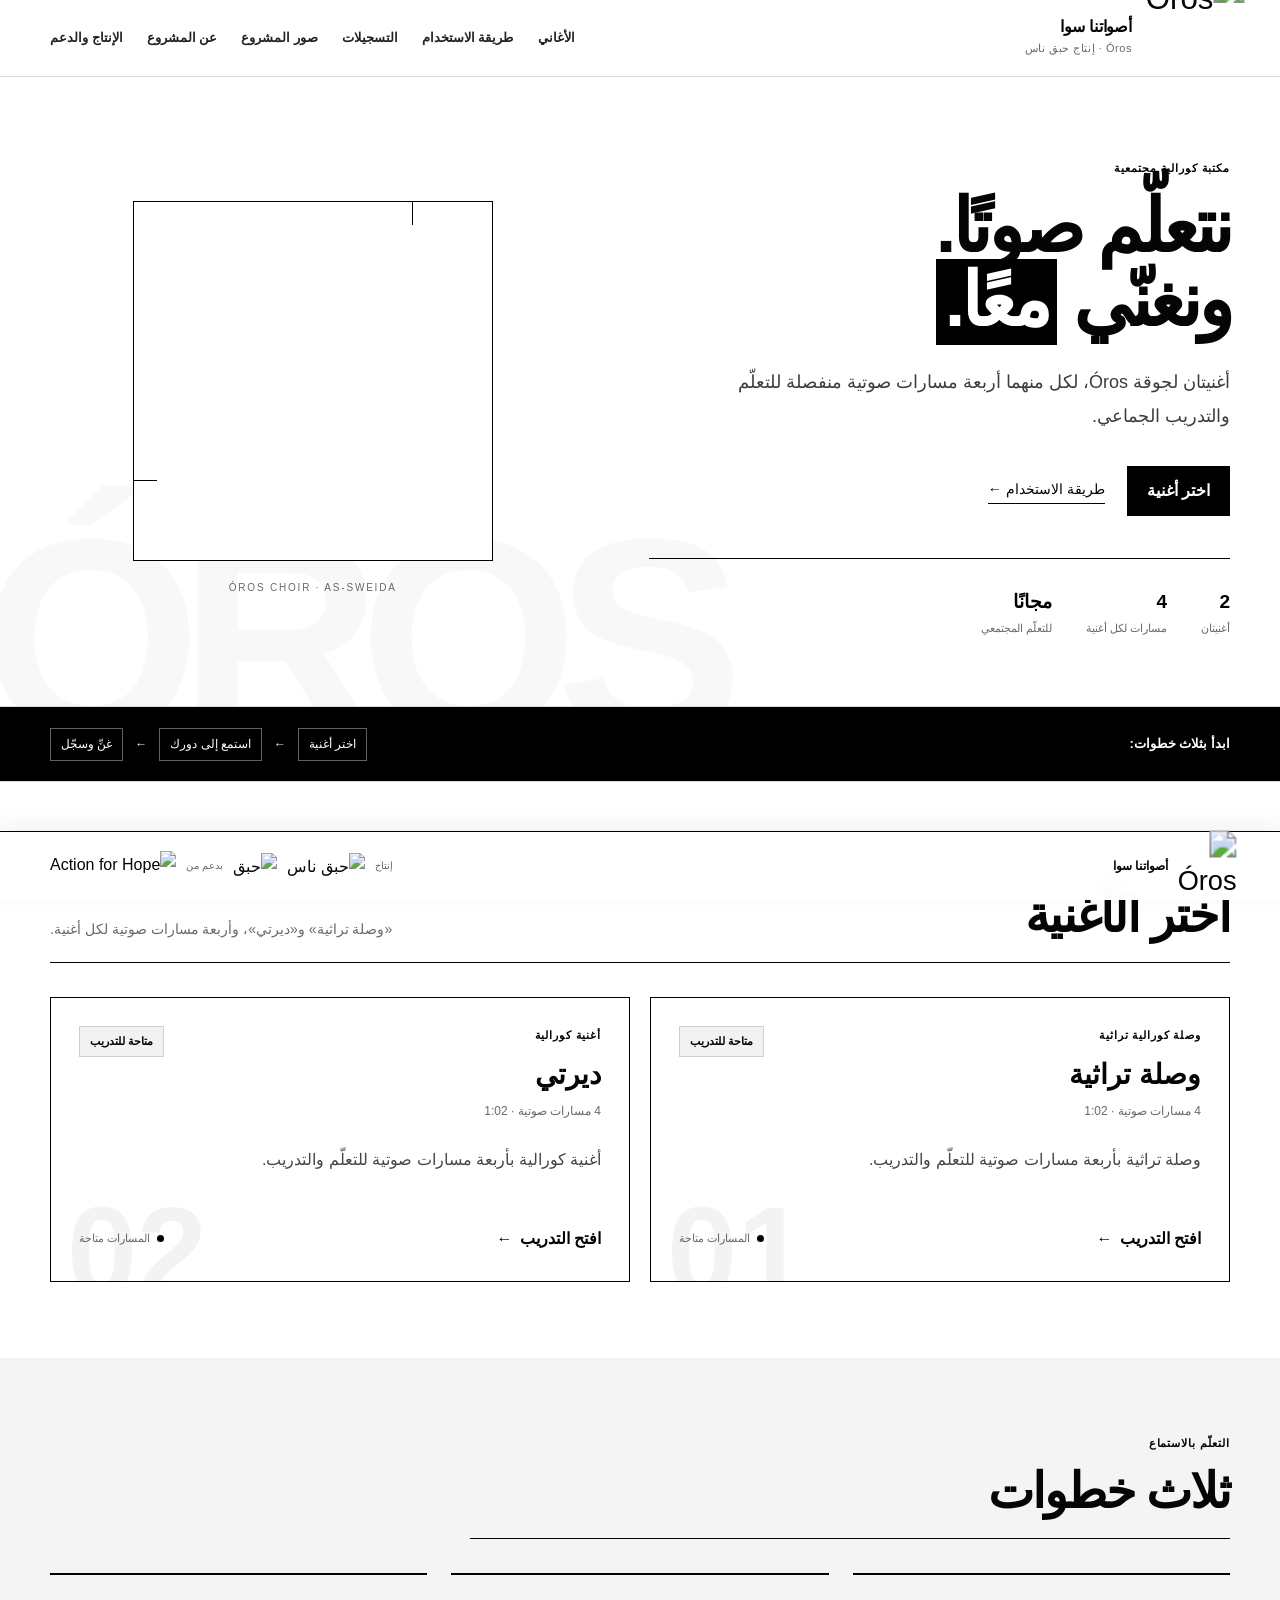
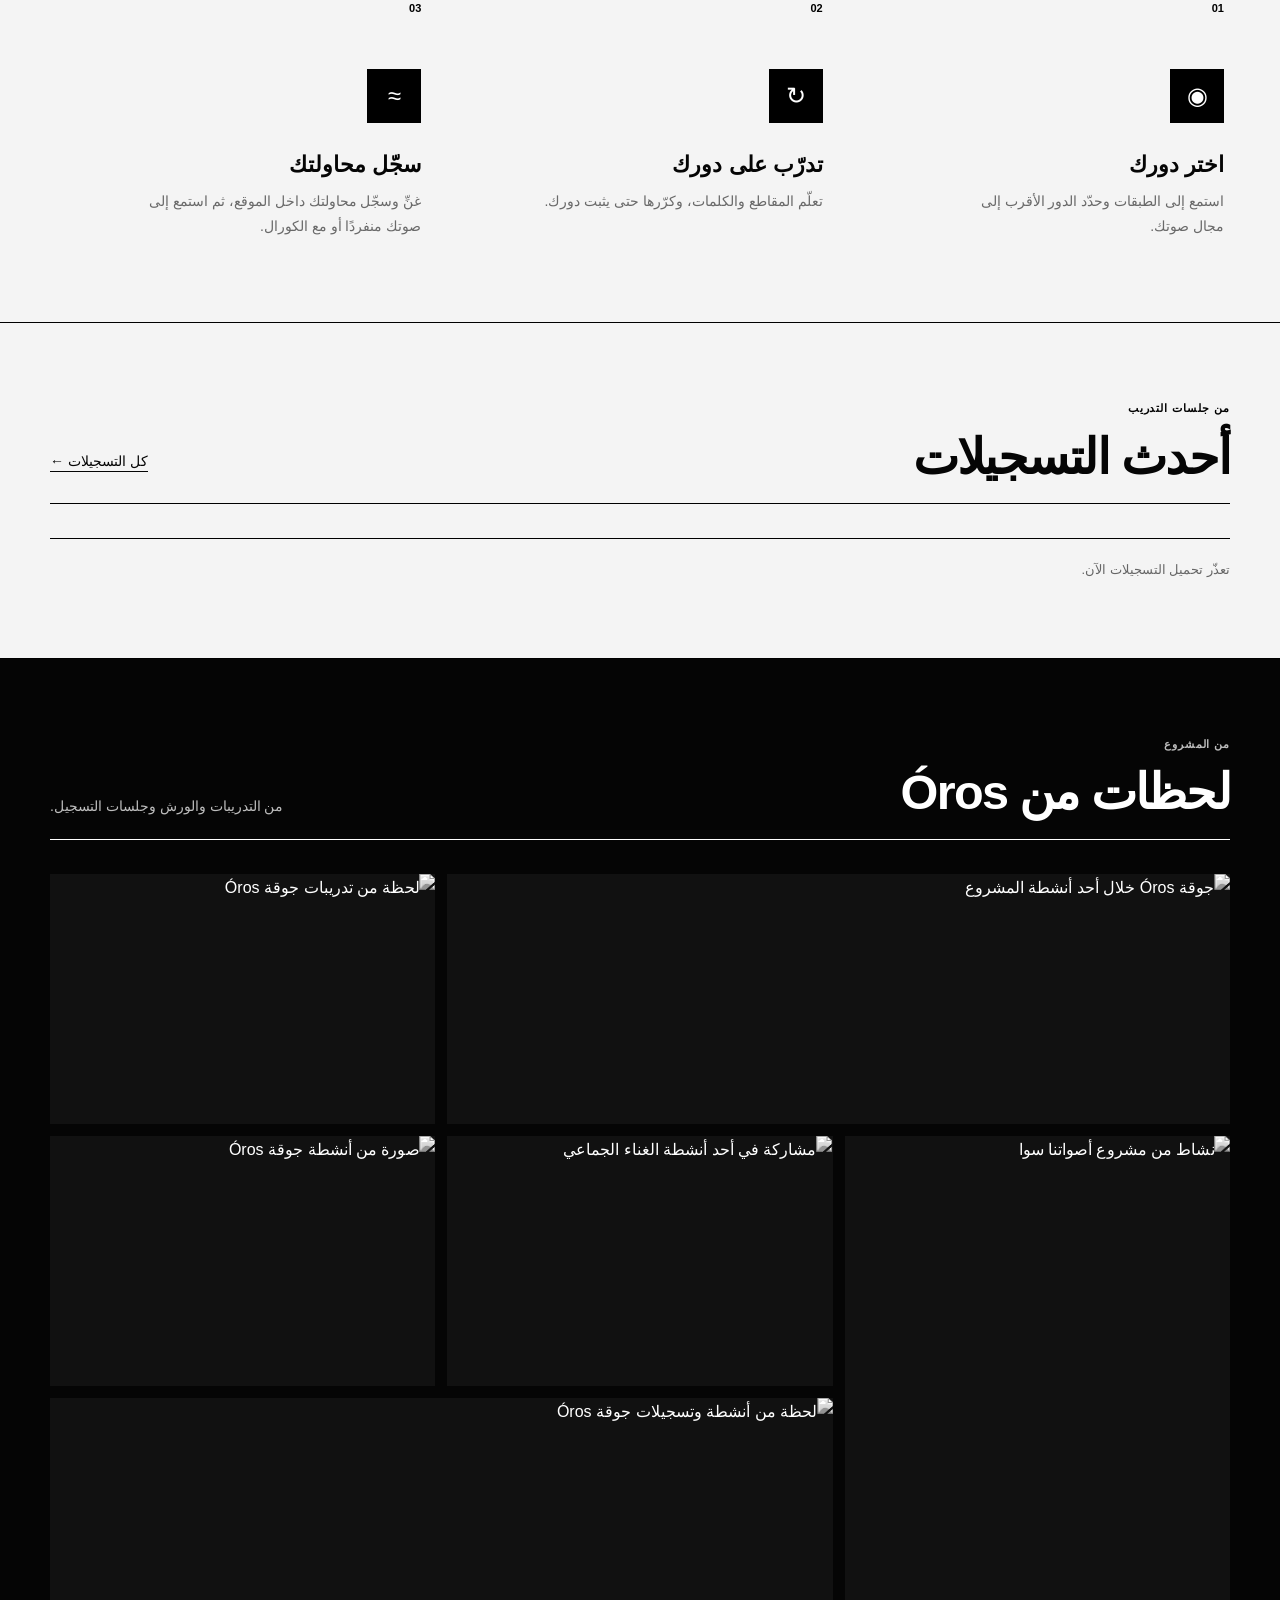
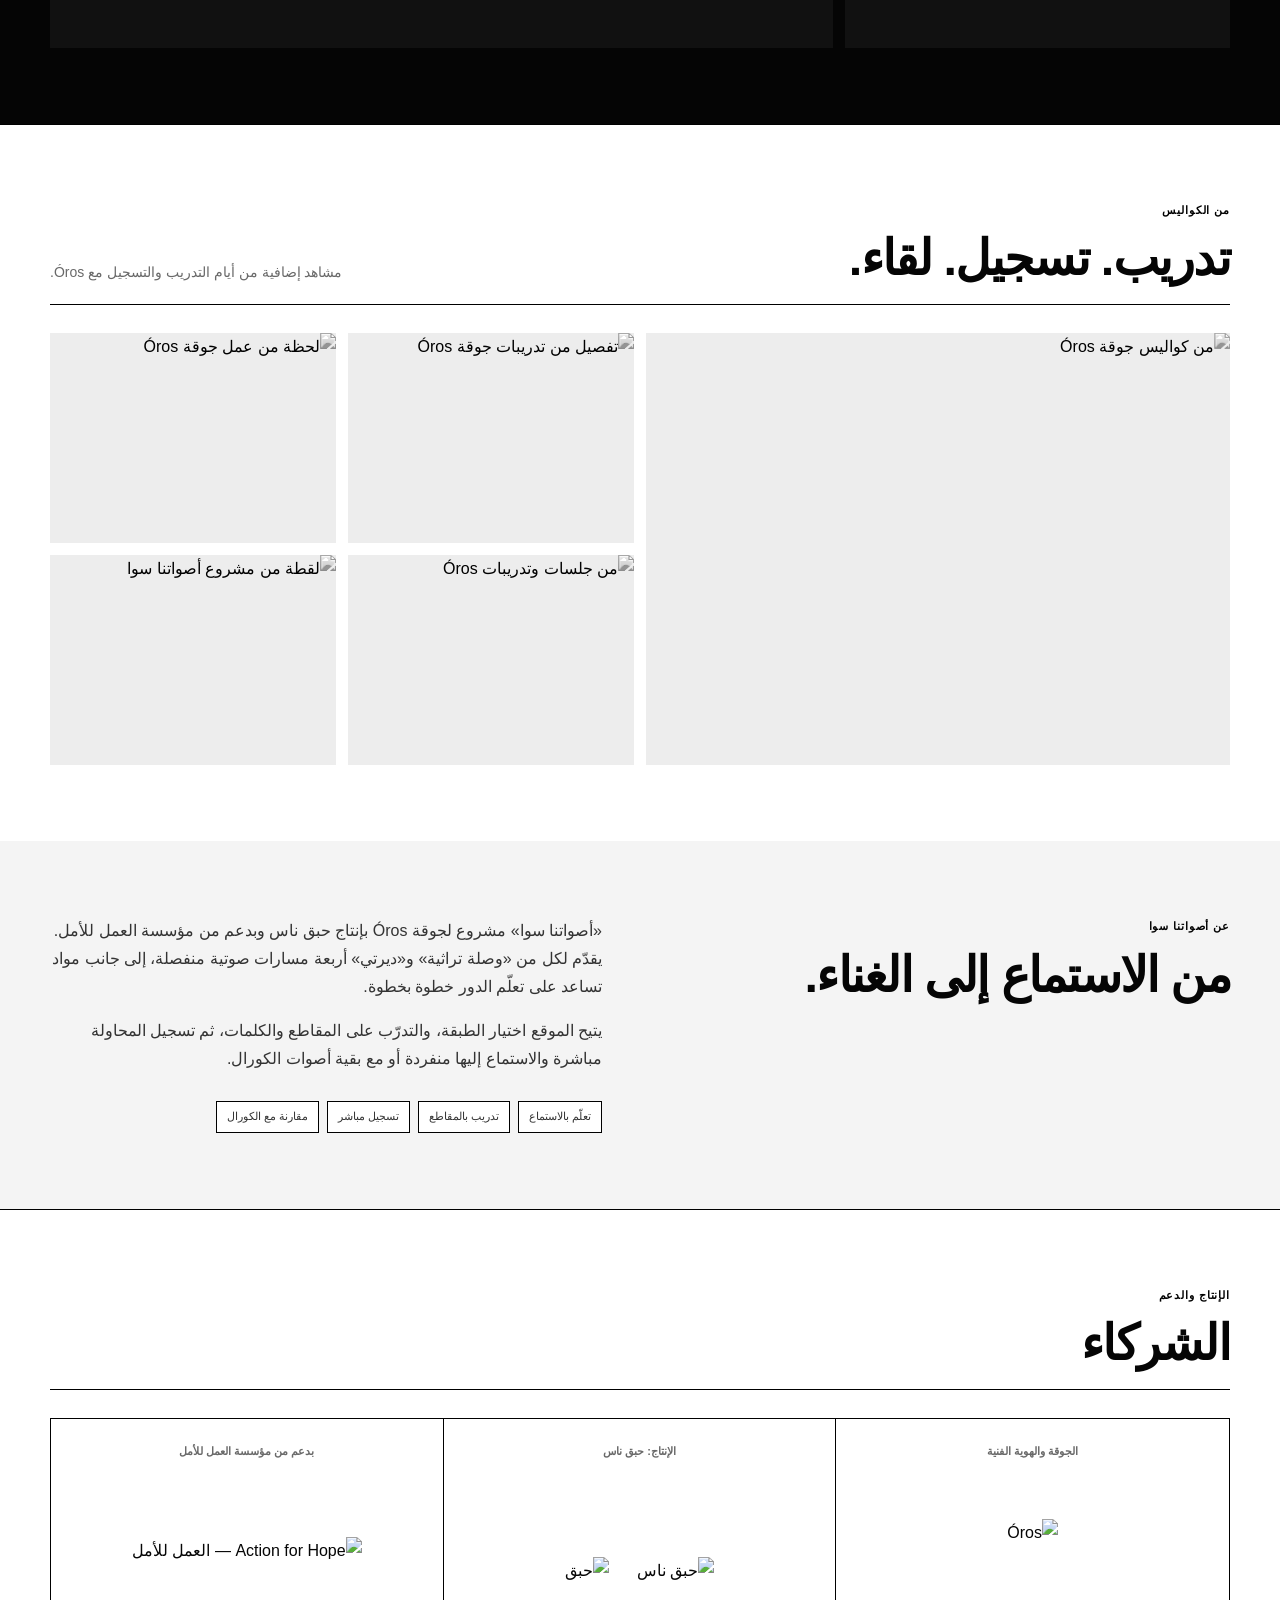
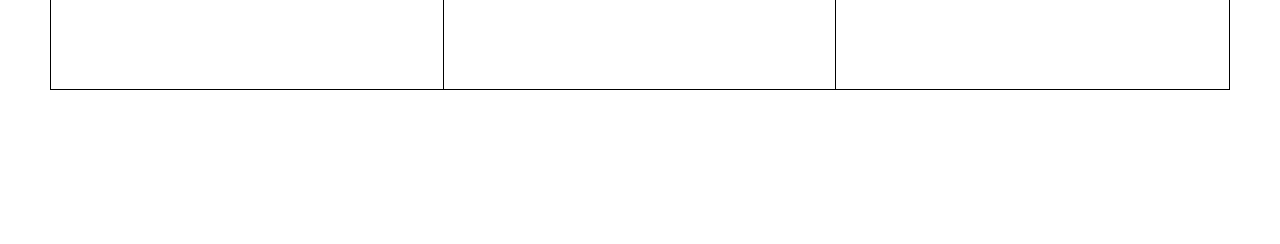
==== commit 8ecb2f4b: "Remove hero credits and switch site copy to four choir roles" ====
--- a/index.html
+++ b/index.html
@@ -45,20 +45,16 @@
         <div class="hero-copy-wrap">
           <p class="eyebrow">مكتبة كورالية مجتمعية</p>
           <h1>نتعلّم صوتًا.<br />ونغنّي <em>معًا.</em></h1>
-          <p class="hero-copy">أغنيتان لجوقة Óros، لكل منهما ستة مسارات صوتية منفصلة للتعلّم والتدريب الجماعي.</p>
+          <p class="hero-copy">أغنيتان لجوقة Óros، لكل منهما أربعة مسارات صوتية منفصلة للتعلّم والتدريب الجماعي.</p>
           <div class="hero-actions">
             <a class="button primary" href="#songs">اختر أغنية</a>
             <a class="text-link" href="#how">طريقة الاستخدام <span aria-hidden="true">←</span></a>
           </div>
           <ul class="hero-facts" aria-label="معلومات سريعة">
             <li><strong>2</strong><span>أغنيتان</span></li>
-            <li><strong>6</strong><span>مسارات لكل أغنية</span></li>
+            <li><strong>4</strong><span>مسارات لكل أغنية</span></li>
             <li><strong>مجانًا</strong><span>للتعلّم المجتمعي</span></li>
           </ul>
-          <div class="project-credit" aria-label="اعتمادات المشروع">
-            <span><strong>إنتاج أعمال Óros:</strong> حبق ناس</span>
-            <span><strong>بدعم من:</strong> مؤسسة العمل للأمل – Action for Hope</span>
-          </div>
         </div>
 
         <div class="hero-visual hero-logo-panel" aria-label="شعار جوقة Óros">
@@ -86,7 +82,7 @@
             <p class="eyebrow">المكتبة</p>
             <h2>اختر الأغنية</h2>
           </div>
-          <p>«وصلة تراثية» و«ديرتي»، وستة مسارات صوتية لكل أغنية.</p>
+          <p>«وصلة تراثية» و«ديرتي»، وأربعة مسارات صوتية لكل أغنية.</p>
         </div>
         <div class="song-grid" id="songGrid" aria-live="polite"></div>
       </div>
@@ -185,7 +181,7 @@
           <h2>من الاستماع إلى الغناء.</h2>
         </div>
         <div class="prose">
-          <p>«أصواتنا سوا» مشروع لجوقة Óros بإنتاج حبق ناس وبدعم من مؤسسة العمل للأمل. يقدّم لكل من «وصلة تراثية» و«ديرتي» ستة مسارات صوتية منفصلة، إلى جانب مواد تساعد على تعلّم الدور خطوة بخطوة.</p>
+          <p>«أصواتنا سوا» مشروع لجوقة Óros بإنتاج حبق ناس وبدعم من مؤسسة العمل للأمل. يقدّم لكل من «وصلة تراثية» و«ديرتي» أربعة مسارات صوتية منفصلة، إلى جانب مواد تساعد على تعلّم الدور خطوة بخطوة.</p>
           <p>يتيح الموقع اختيار الطبقة، والتدرّب على المقاطع والكلمات، ثم تسجيل المحاولة مباشرة والاستماع إليها منفردة أو مع بقية أصوات الكورال.</p>
           <div class="about-tags" aria-label="خصائص المشروع">
             <span>تعلّم بالاستماع</span><span>تدريب بالمقاطع</span><span>تسجيل مباشر</span><span>مقارنة مع الكورال</span>
@@ -247,9 +243,23 @@
     </div>
   </footer>
 
-  <script src="script.js"></script>
-  <script src="choir-training-data.js?v=voice3"></script>
+  <script src="script.js?v=roles4"></script>
+  <script src="choir-training-data.js?v=roles4"></script>
   <script src="recordings.js?v=1"></script>
-  <script src="choir-player-v2.js?v=lang4"></script>
+  <script src="choir-player-v2.js?v=roles4"></script>
+  <script>
+    (() => {
+      const detail = document.querySelector('#songDetail');
+      if (!detail) return;
+      const syncRoleCount = () => {
+        detail.querySelectorAll('.song-meta').forEach(node => {
+          if (node.textContent.includes('6 مسارات صوتية')) {
+            node.textContent = node.textContent.replace('6 مسارات صوتية', '4 مسارات صوتية');
+          }
+        });
+      };
+      new MutationObserver(syncRoleCount).observe(detail, { childList: true, subtree: true });
+    })();
+  </script>
 </body>
 </html>
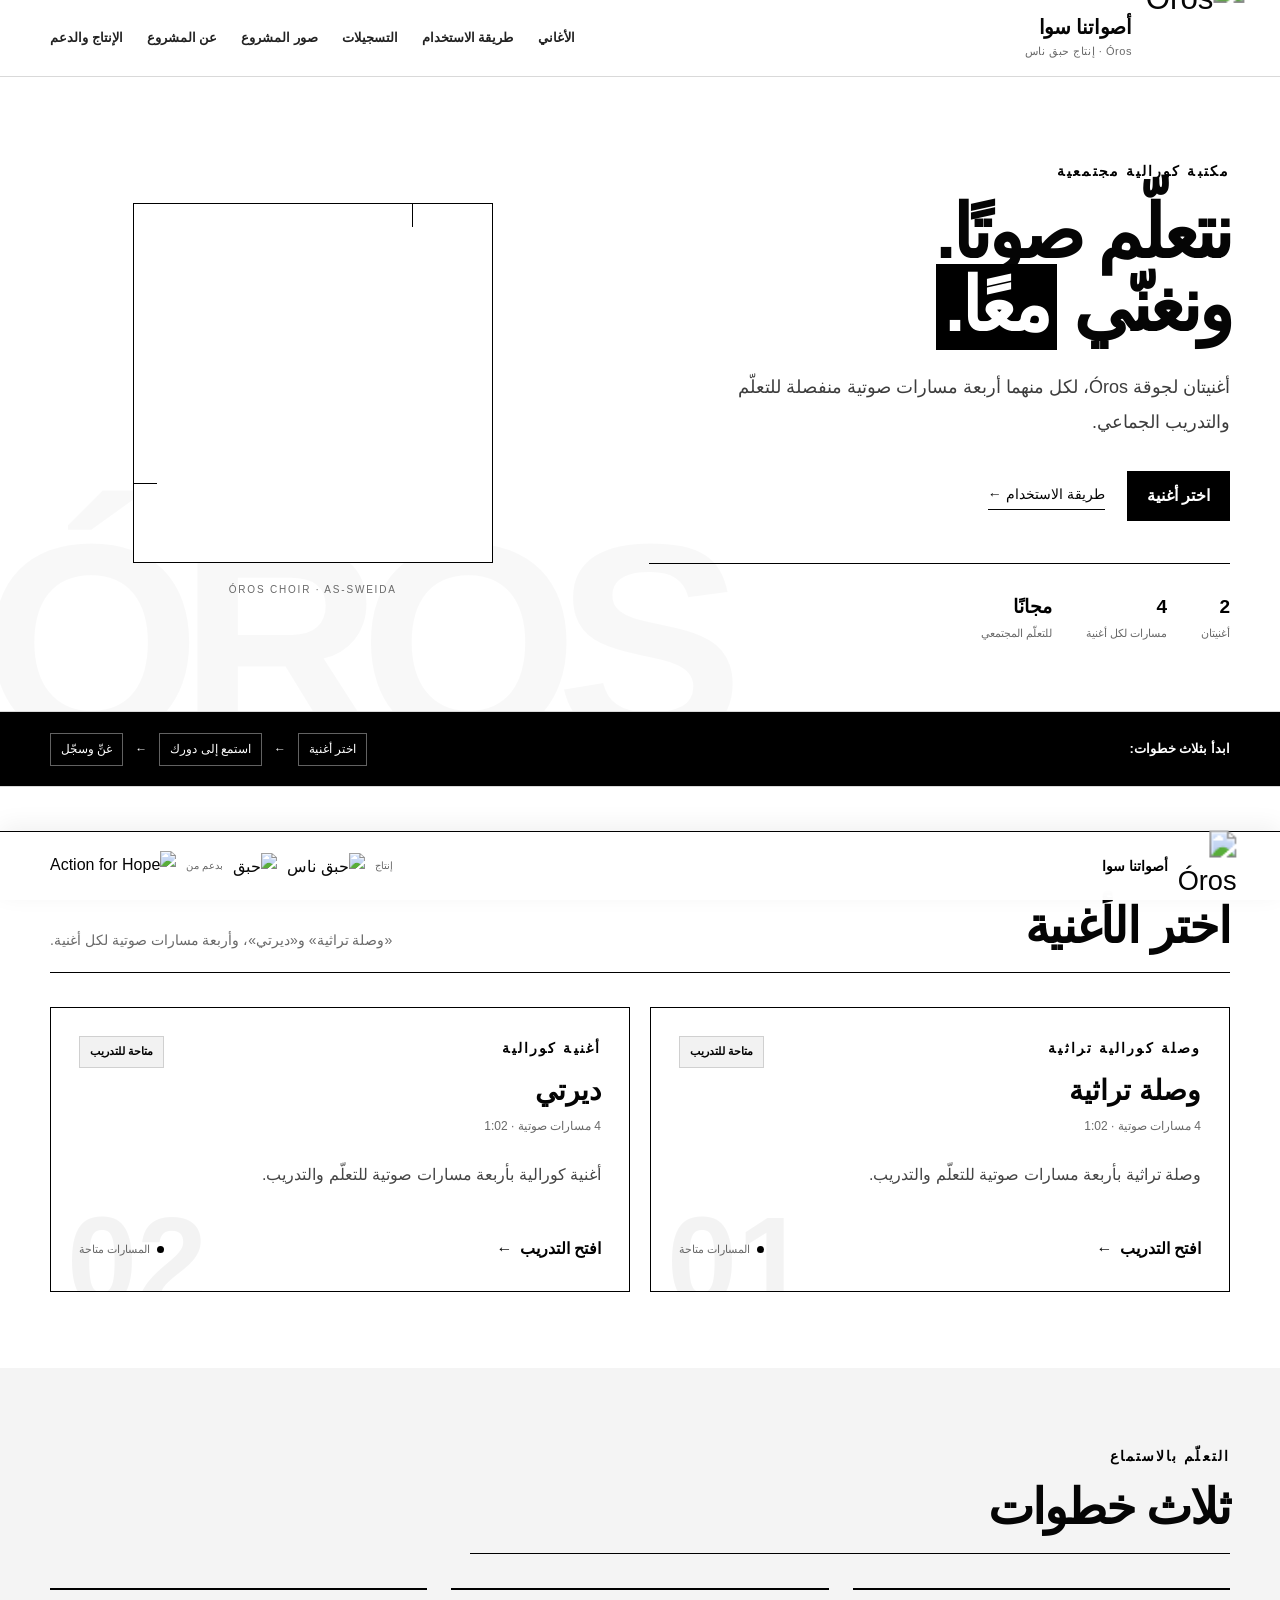
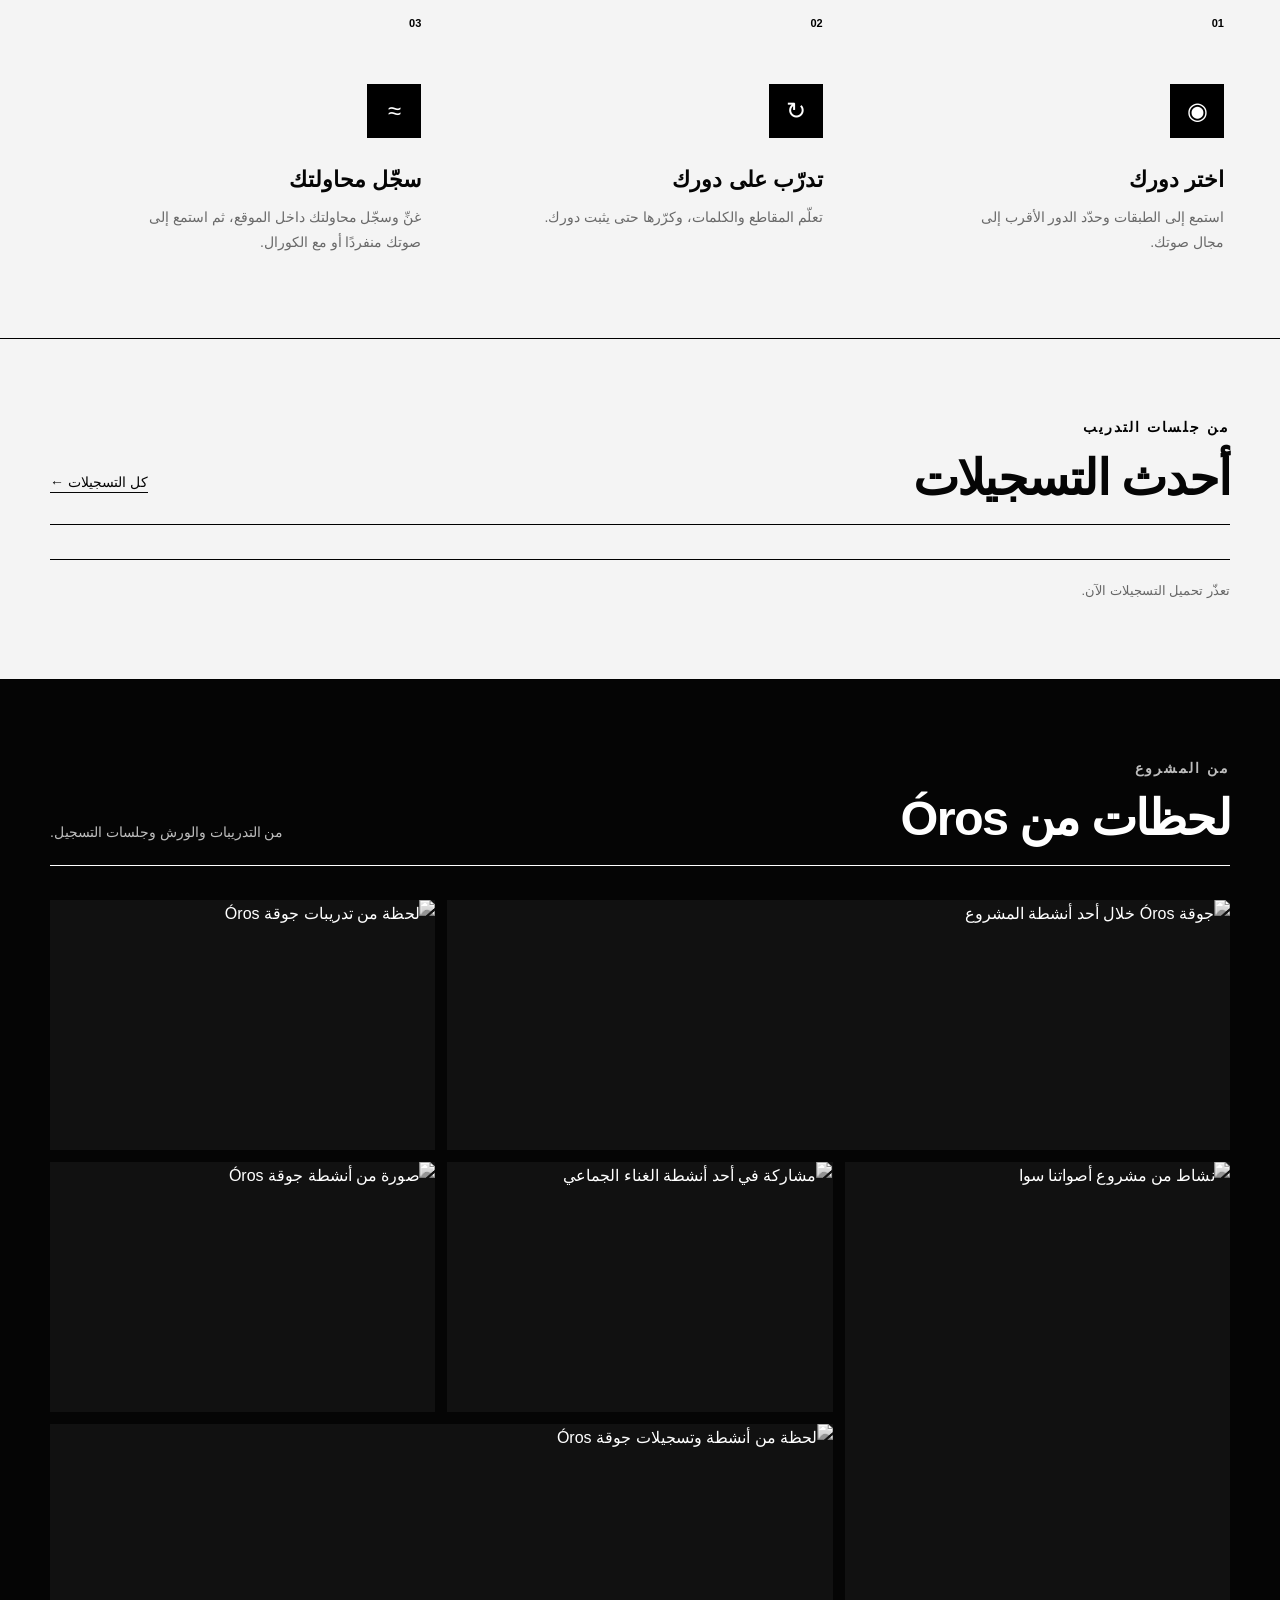
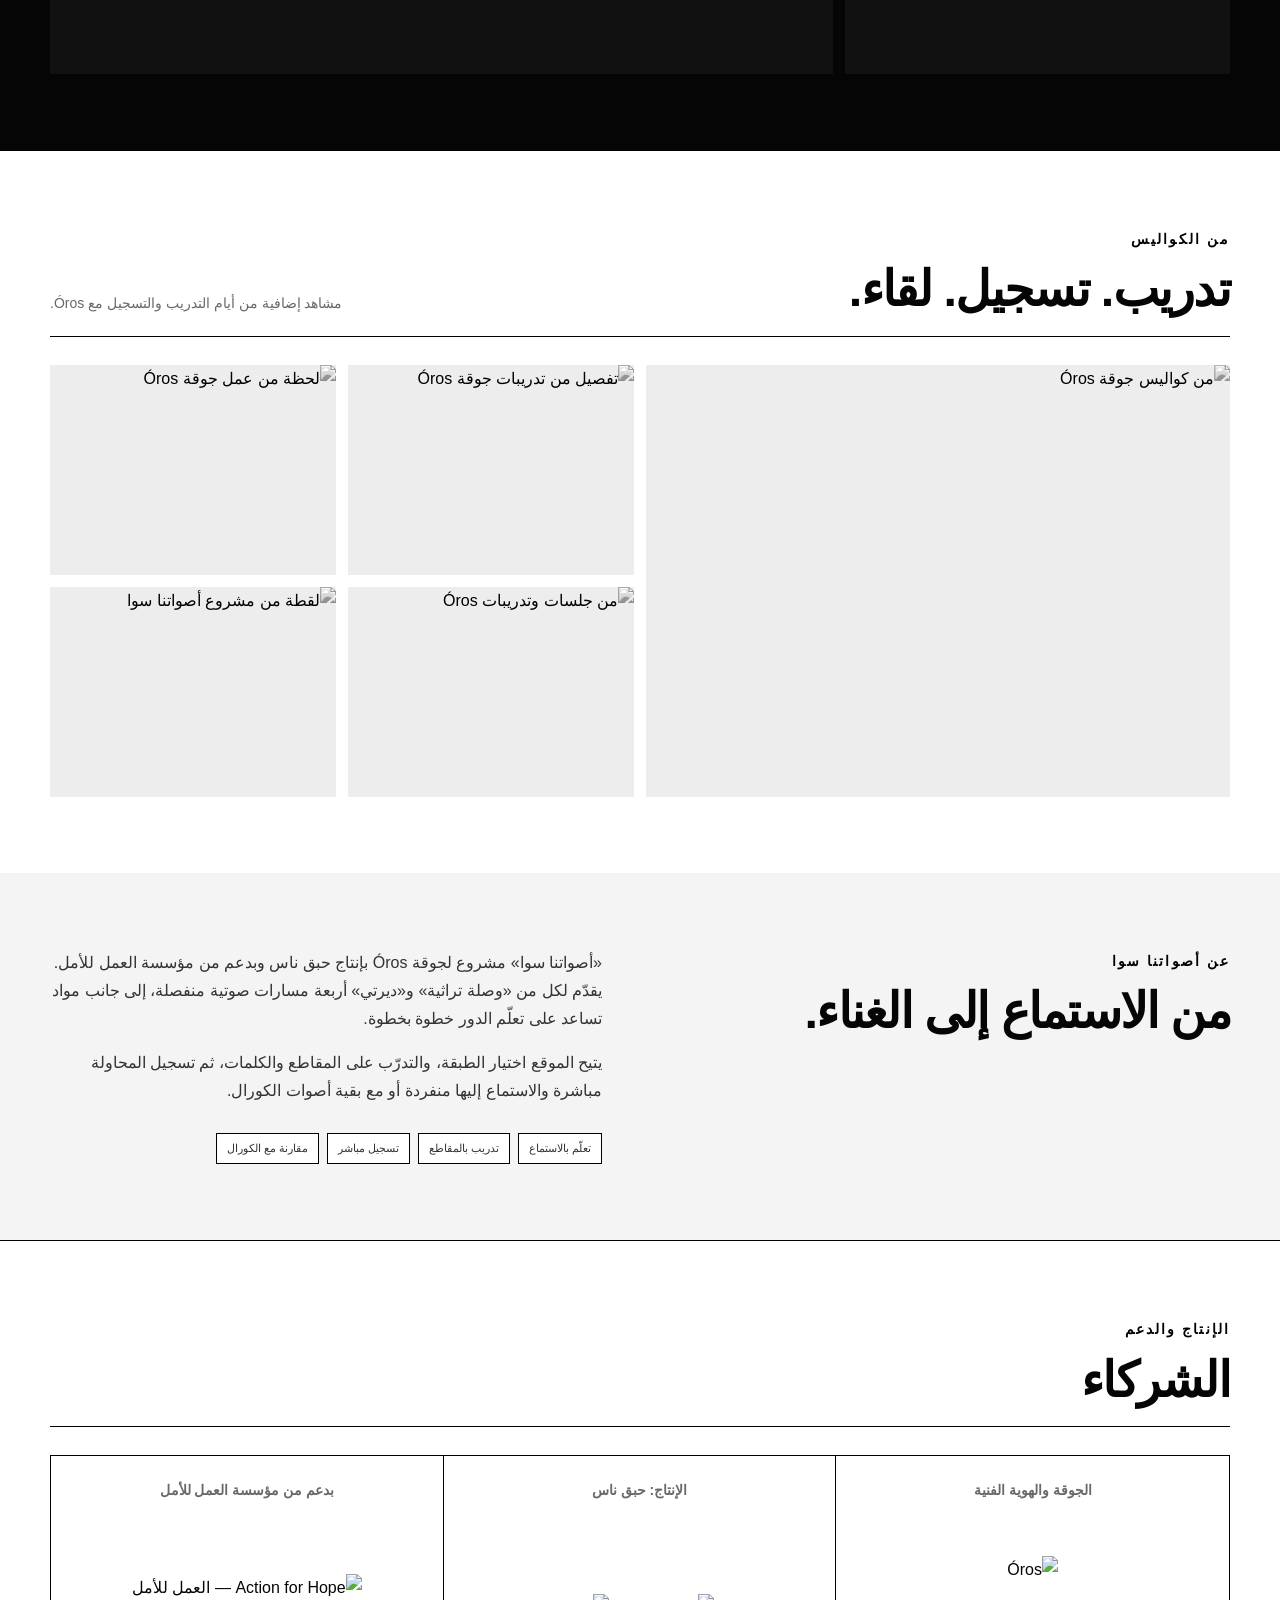
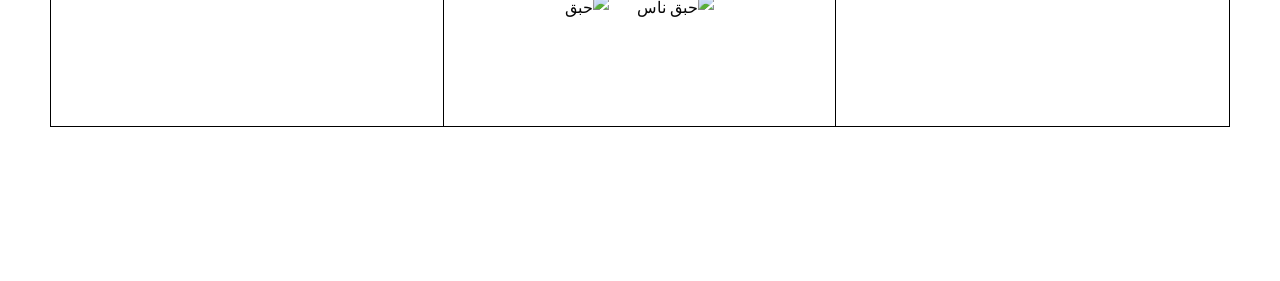
==== commit 758f3f29: "Load normalized training timing data" ====
--- a/index.html
+++ b/index.html
@@ -244,22 +244,8 @@
   </footer>
 
   <script src="script.js?v=roles4"></script>
-  <script src="choir-training-data.js?v=roles4"></script>
+  <script src="choir-training-data.js?v=timing1"></script>
   <script src="recordings.js?v=1"></script>
-  <script src="choir-player-v2.js?v=roles4"></script>
-  <script>
-    (() => {
-      const detail = document.querySelector('#songDetail');
-      if (!detail) return;
-      const syncRoleCount = () => {
-        detail.querySelectorAll('.song-meta').forEach(node => {
-          if (node.textContent.includes('6 مسارات صوتية')) {
-            node.textContent = node.textContent.replace('6 مسارات صوتية', '4 مسارات صوتية');
-          }
-        });
-      };
-      new MutationObserver(syncRoleCount).observe(detail, { childList: true, subtree: true });
-    })();
-  </script>
+  <script src="choir-player-v2.js?v=timing1"></script>
 </body>
 </html>
--- a/gallery-refresh.css
+++ b/gallery-refresh.css
@@ -406,3 +406,31 @@
 @media (prefers-reduced-motion: reduce) {
   .choir-note-card img { transition: none; }
 }
+
+/* Typography refinements */
+.eyebrow {
+  font-size: 14px !important;
+  letter-spacing: .15em !important;
+}
+
+.partner-role {
+  color: var(--muted);
+  font-size: 14px !important;
+}
+
+@media (max-width: 1120px) {
+  nav a {
+    font-size: 14px !important;
+  }
+}
+
+footer .footer-brand > span {
+  font-size: 14px !important;
+  white-space: nowrap;
+}
+
+.brand-copy strong {
+  font-size: 20px !important;
+  line-height: 1.2;
+  letter-spacing: -.01em;
+}
